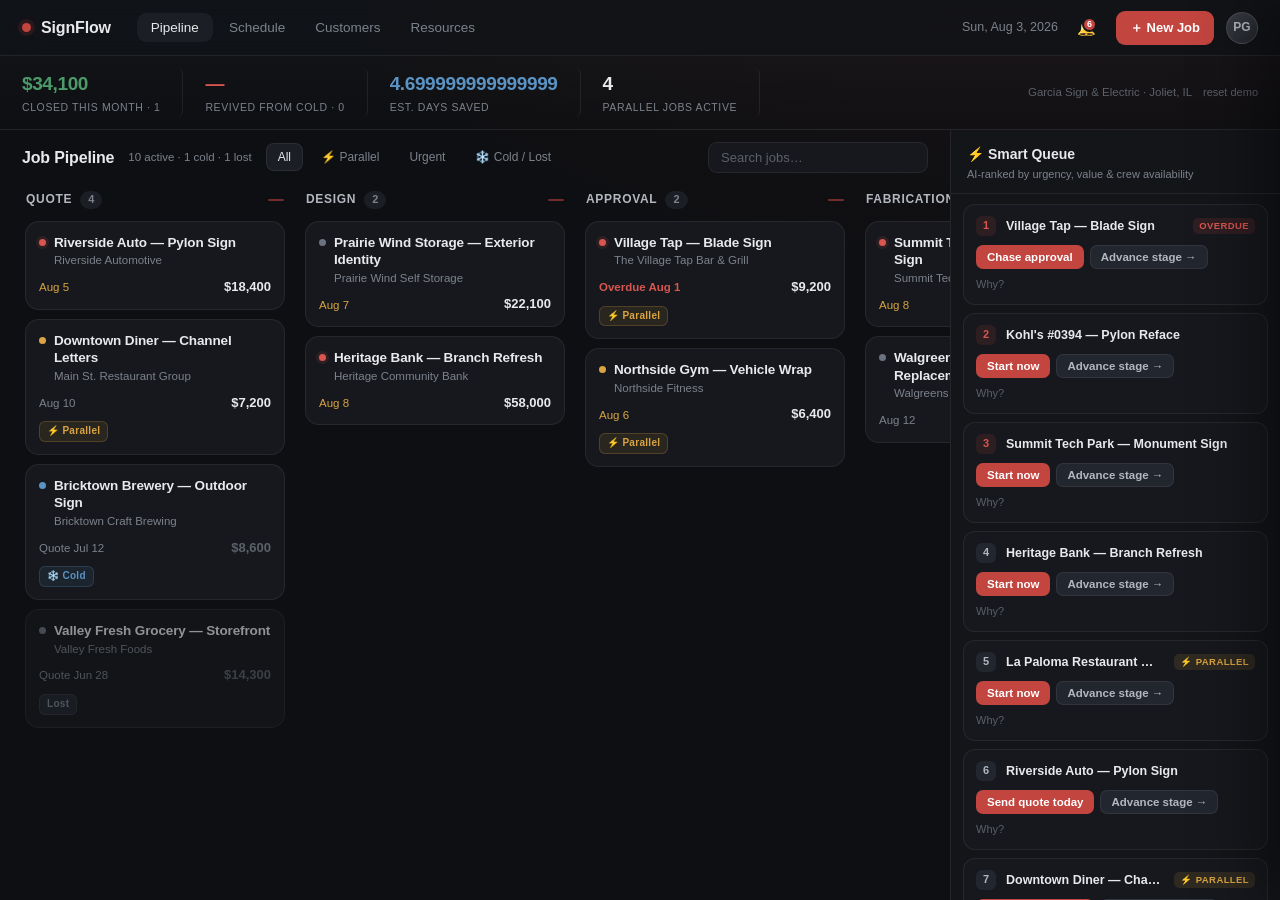
==== app.html @ 86cc0af2 "Add unified SignFlow app prototype (Features 1-6: job detail, smart queue actions, digest, resources" ====
<!DOCTYPE html>
<html lang="en">
<head>
<meta charset="UTF-8" />
<meta name="viewport" content="width=device-width, initial-scale=1.0" />
<title>SignFlow — Garcia Sign &amp; Electric</title>
<style>
/* ══════════════════════════════════════════════════════════════
   SignFlow — unified prototype
   Apple-inspired dark design system · muted Garcia red
   State-driven · localStorage persistence
   ══════════════════════════════════════════════════════════════ */
:root{
  --bg:#0e0f12;
  --bg-elev:#131519;
  --surface:#16181d;
  --surface-2:#1b1e24;
  --surface-3:#22262e;
  --border:rgba(255,255,255,0.07);
  --border-strong:rgba(255,255,255,0.12);
  --text:#e8e9ec;
  --text-2:#b3b7bf;
  --text-dim:#7c828c;
  --text-faint:#5b6069;
  --accent:#c2453f;            /* muted Garcia red */
  --accent-hi:#d8564f;
  --accent-soft:rgba(194,69,63,0.14);
  --accent-line:rgba(194,69,63,0.35);
  /* quiet status hues */
  --urgent:#d8564f;
  --high:#d9a441;
  --normal:#6b7280;
  --ok:#4c9a6a;
  --info:#5a93c4;
  --cold:#5a93c4;
  --lost:#6b7280;
  --radius:14px;
  --radius-sm:10px;
  --shadow:0 1px 0 rgba(255,255,255,0.03) inset, 0 8px 24px rgba(0,0,0,0.28);
  --font:-apple-system,BlinkMacSystemFont,"SF Pro Text","SF Pro Display","Segoe UI",Roboto,Helvetica,Arial,sans-serif;
}
*{box-sizing:border-box;margin:0;padding:0}
html,body{height:100%}
body{
  font-family:var(--font);
  background:
    radial-gradient(1200px 600px at 78% -10%, rgba(194,69,63,0.06), transparent 60%),
    var(--bg);
  color:var(--text);
  -webkit-font-smoothing:antialiased;
  font-size:14px;
  line-height:1.45;
  overflow:hidden;
}
button{font-family:inherit;cursor:pointer;color:inherit;background:none;border:none}
input,select,textarea{font-family:inherit}
::selection{background:var(--accent-soft)}
::-webkit-scrollbar{width:10px;height:10px}
::-webkit-scrollbar-thumb{background:rgba(255,255,255,0.08);border-radius:6px;border:2px solid transparent;background-clip:padding-box}
::-webkit-scrollbar-thumb:hover{background:rgba(255,255,255,0.16);background-clip:padding-box}

/* ── APP FRAME ─────────────────────────────────────────────── */
.app{display:flex;flex-direction:column;height:100vh}

/* ── TOP BAR ───────────────────────────────────────────────── */
.topbar{
  display:flex;align-items:center;gap:20px;
  height:56px;padding:0 22px;flex-shrink:0;
  background:rgba(19,21,25,0.72);
  backdrop-filter:saturate(140%) blur(20px);
  border-bottom:1px solid var(--border);
}
.brand{display:flex;align-items:center;gap:10px;font-weight:650;font-size:16px;letter-spacing:-0.01em}
.brand .dot{width:9px;height:9px;border-radius:50%;background:var(--accent);box-shadow:0 0 0 4px var(--accent-soft)}
.tabs{display:flex;gap:2px;margin-left:6px}
.tab{
  padding:7px 14px;border-radius:9px;font-size:13.5px;color:var(--text-dim);
  font-weight:500;transition:background .15s,color .15s;white-space:nowrap;
}
.tab:hover{color:var(--text-2);background:rgba(255,255,255,0.04)}
.tab.active{color:var(--text);background:var(--surface-2)}
.topbar-right{margin-left:auto;display:flex;align-items:center;gap:12px}
.datechip{font-size:12.5px;color:var(--text-dim)}
.iconbtn{
  position:relative;width:34px;height:34px;border-radius:9px;display:grid;place-items:center;
  color:var(--text-2);font-size:15px;transition:background .15s;
}
.iconbtn:hover{background:rgba(255,255,255,0.06)}
.bell-dot{position:absolute;top:6px;right:7px;min-width:15px;height:15px;padding:0 3px;border-radius:8px;background:var(--accent);color:#fff;font-size:9px;font-weight:700;display:grid;place-items:center;border:2px solid var(--bg-elev)}
.btn-primary{
  background:var(--accent);color:#fff;font-weight:600;font-size:13px;
  padding:8px 14px;border-radius:9px;transition:background .15s,transform .05s;
}
.btn-primary:hover{background:var(--accent-hi)}
.btn-primary:active{transform:translateY(1px)}
.avatar{width:32px;height:32px;border-radius:50%;background:linear-gradient(135deg,#3a3d44,#22252b);display:grid;place-items:center;font-size:12px;font-weight:700;color:var(--text-2);border:1px solid var(--border-strong)}

/* ── VIEW CONTAINER ────────────────────────────────────────── */
.view{flex:1;min-height:0;display:none;flex-direction:column}
.view.active{display:flex}

/* ── IMPACT STRIP (Feature 5) ──────────────────────────────── */
.impact{
  display:flex;align-items:stretch;gap:0;flex-shrink:0;
  padding:12px 22px;border-bottom:1px solid var(--border);
  background:linear-gradient(180deg,rgba(255,255,255,0.015),transparent);
}
.impact-item{display:flex;flex-direction:column;gap:2px;padding:2px 22px 2px 0;margin-right:22px;border-right:1px solid var(--border);cursor:pointer;border-radius:6px;transition:background .15s}
.impact-item:hover{background:rgba(255,255,255,0.03)}
.impact-item:last-of-type{border-right:none}
.impact-val{font-size:19px;font-weight:700;letter-spacing:-0.02em;font-variant-numeric:tabular-nums}
.impact-val.green{color:var(--ok)}
.impact-val.red{color:var(--accent-hi)}
.impact-val.blue{color:var(--info)}
.impact-label{font-size:10.5px;text-transform:uppercase;letter-spacing:0.6px;color:var(--text-dim)}
.impact-meta{margin-left:auto;align-self:center;font-size:11.5px;color:var(--text-faint)}

/* ── PIPELINE LAYOUT ───────────────────────────────────────── */
.pipe-body{flex:1;min-height:0;display:flex}
.board-area{flex:1;min-width:0;display:flex;flex-direction:column}
.subbar{display:flex;align-items:center;gap:14px;padding:12px 22px 10px;flex-shrink:0}
.subbar h2{font-size:16px;font-weight:650;letter-spacing:-0.01em}
.count-pill{font-size:11.5px;color:var(--text-dim)}
.search{
  margin-left:auto;background:var(--surface);border:1px solid var(--border);border-radius:9px;
  padding:7px 12px;font-size:13px;color:var(--text);width:220px;transition:border .15s,width .2s;
}
.search::placeholder{color:var(--text-faint)}
.search:focus{outline:none;border-color:var(--accent-line);width:260px}
.filters{display:flex;gap:6px}
.fpill{font-size:12px;color:var(--text-dim);padding:6px 11px;border-radius:8px;border:1px solid transparent;transition:all .15s}
.fpill:hover{background:rgba(255,255,255,0.04);color:var(--text-2)}
.fpill.active{background:var(--surface-2);color:var(--text);border-color:var(--border)}

.board-scroll{flex:1;min-height:0;overflow-x:auto;overflow-y:hidden;padding:2px 22px 16px}
.board{display:flex;gap:14px;height:100%;min-width:min-content}
.col{width:266px;flex-shrink:0;display:flex;flex-direction:column;min-height:0}
.col-head{display:flex;align-items:center;gap:8px;padding:6px 4px 10px;position:sticky;top:0}
.col-title{font-size:12px;font-weight:650;text-transform:uppercase;letter-spacing:0.7px;color:var(--text-2)}
.col-badge{font-size:11px;color:var(--text-dim);background:var(--surface-2);border-radius:20px;padding:1px 8px;font-weight:600}
.col-accent{width:16px;height:2px;border-radius:2px;background:var(--accent);opacity:.55;margin-left:auto}
.col-list{display:flex;flex-direction:column;gap:9px;overflow-y:auto;padding:2px 3px 40px;flex:1}

/* ── JOB CARD ──────────────────────────────────────────────── */
.card{
  position:relative;background:var(--surface);border:1px solid var(--border);
  border-radius:var(--radius);padding:12px 13px;cursor:pointer;
  transition:border-color .15s,background .15s,transform .05s;
}
.card:hover{border-color:var(--border-strong);background:var(--surface-2)}
.card:active{transform:translateY(1px)}
.card.dim{opacity:.6}
.card-top{display:flex;align-items:flex-start;gap:8px;margin-bottom:6px}
.sdot{width:7px;height:7px;border-radius:50%;flex-shrink:0;margin-top:5px}
.sdot.urgent{background:var(--urgent);box-shadow:0 0 0 3px rgba(216,86,79,0.12)}
.sdot.high{background:var(--high)}
.sdot.normal{background:var(--normal)}
.sdot.cold{background:var(--cold)}
.sdot.lost{background:var(--lost)}
.sdot.done{background:var(--ok)}
.card-name{font-size:13.5px;font-weight:600;line-height:1.3;letter-spacing:-0.01em}
.card-client{font-size:11.5px;color:var(--text-dim);margin-top:1px}
.card-meta{display:flex;align-items:center;justify-content:space-between;margin-top:9px}
.card-due{font-size:11.5px;color:var(--text-dim)}
.card-due.soon{color:var(--high)}
.card-due.overdue{color:var(--accent-hi);font-weight:600}
.card-val{font-size:13px;font-weight:650;font-variant-numeric:tabular-nums}
.card-val.muted{color:var(--text-faint);font-weight:600}
.tagrow{display:flex;gap:6px;margin-top:9px;flex-wrap:wrap}
.tag{font-size:10px;font-weight:600;letter-spacing:0.3px;padding:2px 7px;border-radius:6px;color:var(--text-2);background:var(--surface-3);border:1px solid var(--border)}
.tag.parallel{color:var(--high);background:rgba(217,164,65,0.10);border-color:rgba(217,164,65,0.22)}
.tag.cold{color:var(--cold);background:rgba(90,147,196,0.10);border-color:rgba(90,147,196,0.22)}
.tag.lost{color:var(--text-dim)}
.tag.revived{color:var(--ok);background:rgba(76,154,106,0.12);border-color:rgba(76,154,106,0.25)}

/* ── SMART QUEUE (Feature 2) ───────────────────────────────── */
.queue{width:330px;flex-shrink:0;border-left:1px solid var(--border);display:flex;flex-direction:column;background:var(--bg-elev)}
.queue-head{padding:14px 16px 10px;border-bottom:1px solid var(--border)}
.queue-title{display:flex;align-items:center;gap:8px;font-size:14px;font-weight:650}
.queue-sub{font-size:11px;color:var(--text-dim);margin-top:3px}
.queue-list{flex:1;overflow-y:auto;padding:10px 12px 30px;display:flex;flex-direction:column;gap:8px}
.qi{background:var(--surface);border:1px solid var(--border);border-radius:12px;padding:11px 12px;transition:border-color .15s}
.qi:hover{border-color:var(--border-strong)}
.qi-top{display:flex;align-items:center;gap:10px}
.qi-rank{width:20px;height:20px;border-radius:6px;background:var(--surface-3);display:grid;place-items:center;font-size:11px;font-weight:700;color:var(--text-2);flex-shrink:0}
.qi-rank.hot{background:var(--accent-soft);color:var(--accent-hi)}
.qi-name{flex:1;min-width:0;font-size:12.5px;font-weight:600;white-space:nowrap;overflow:hidden;text-overflow:ellipsis}
.qi-flag{font-size:9.5px;font-weight:700;letter-spacing:0.4px;padding:1px 6px;border-radius:5px}
.qi-flag.parallel{color:var(--high);background:rgba(217,164,65,0.12)}
.qi-flag.cold{color:var(--cold);background:rgba(90,147,196,0.12)}
.qi-flag.block{color:var(--accent-hi);background:var(--accent-soft)}
.qi-actions{display:flex;gap:6px;margin-top:9px;flex-wrap:wrap}
.qa{font-size:11.5px;font-weight:600;padding:5px 10px;border-radius:7px;background:var(--surface-3);color:var(--text-2);border:1px solid var(--border);transition:all .12s}
.qa:hover{background:var(--accent-soft);color:var(--accent-hi);border-color:var(--accent-line)}
.qa.primary{background:var(--accent);color:#fff;border-color:transparent}
.qa.primary:hover{background:var(--accent-hi)}
.qi-why{margin-top:8px;font-size:11px;color:var(--text-dim)}
.qi-why summary{cursor:pointer;color:var(--text-faint);list-style:none;user-select:none}
.qi-why summary::-webkit-details-marker{display:none}
.qi-why summary:hover{color:var(--text-2)}
.qi-why[open] summary{color:var(--text-2);margin-bottom:5px}
.qi-why p{color:var(--text-dim);line-height:1.5;padding-left:2px;border-left:2px solid var(--accent-line);padding:4px 0 4px 9px}

/* ── DETAIL PANEL (Feature 1) ──────────────────────────────── */
.scrim{position:fixed;inset:0;background:rgba(0,0,0,0.5);opacity:0;pointer-events:none;transition:opacity .2s;z-index:40}
.scrim.show{opacity:1;pointer-events:auto}
.panel{
  position:fixed;top:0;right:0;height:100vh;width:440px;max-width:92vw;z-index:50;
  background:var(--bg-elev);border-left:1px solid var(--border-strong);
  box-shadow:-24px 0 60px rgba(0,0,0,0.4);
  transform:translateX(100%);transition:transform .26s cubic-bezier(.4,0,.2,1);
  display:flex;flex-direction:column;
}
.panel.show{transform:translateX(0)}
.panel-head{padding:18px 20px 14px;border-bottom:1px solid var(--border);flex-shrink:0}
.panel-close{position:absolute;top:16px;right:16px;width:30px;height:30px;border-radius:8px;color:var(--text-dim);display:grid;place-items:center;font-size:16px}
.panel-close:hover{background:rgba(255,255,255,0.06);color:var(--text)}
.panel-title{font-size:17px;font-weight:650;letter-spacing:-0.01em;padding-right:34px;line-height:1.3}
.panel-client{font-size:12.5px;color:var(--text-dim);margin-top:3px}
.panel-body{flex:1;overflow-y:auto;padding:16px 20px 40px}
.pfield{margin-bottom:16px}
.pfield label{display:block;font-size:11px;text-transform:uppercase;letter-spacing:0.6px;color:var(--text-dim);margin-bottom:6px}
.pinput,.pselect{width:100%;background:var(--surface);border:1px solid var(--border);border-radius:9px;padding:9px 11px;font-size:13.5px;color:var(--text)}
.pinput:focus,.pselect:focus{outline:none;border-color:var(--accent-line)}
.prow{display:flex;gap:12px}
.prow .pfield{flex:1}
.quick-actions{display:flex;gap:8px;flex-wrap:wrap;margin-bottom:18px}
.qbtn{font-size:12px;font-weight:600;padding:7px 12px;border-radius:8px;background:var(--surface-2);border:1px solid var(--border);color:var(--text-2);transition:all .12s}
.qbtn:hover{background:var(--accent-soft);color:var(--accent-hi);border-color:var(--accent-line)}
.section-label{font-size:11px;text-transform:uppercase;letter-spacing:0.6px;color:var(--text-dim);margin:20px 0 10px;font-weight:600}
.steps{display:flex;flex-direction:column;gap:2px;margin-bottom:6px}
.step{display:flex;align-items:center;gap:9px;padding:7px 4px;font-size:13px;color:var(--text-2);border-radius:7px;cursor:pointer}
.step:hover{background:rgba(255,255,255,0.03)}
.step input{width:16px;height:16px;accent-color:var(--accent)}
.step.done span{color:var(--text-faint);text-decoration:line-through}
.note-add{display:flex;gap:8px;margin-bottom:14px}
.note-add input{flex:1}
/* activity feed */
.feed{display:flex;flex-direction:column;gap:0;position:relative;padding-left:6px}
.fitem{display:flex;gap:11px;padding:8px 0;position:relative}
.fitem::before{content:"";position:absolute;left:4px;top:16px;bottom:-8px;width:1px;background:var(--border)}
.fitem:last-child::before{display:none}
.fdot{width:9px;height:9px;border-radius:50%;background:var(--surface-3);border:2px solid var(--bg-elev);box-shadow:0 0 0 1px var(--border);flex-shrink:0;margin-top:4px;z-index:1}
.fdot.stage{background:var(--accent)}
.fdot.note{background:var(--info)}
.fdot.action{background:var(--high)}
.fdot.impact{background:var(--ok)}
.ftext{flex:1;font-size:12.5px;color:var(--text-2);line-height:1.4}
.fmeta{font-size:10.5px;color:var(--text-faint);margin-top:2px}

/* ── GENERIC TABLE / LIST VIEWS ────────────────────────────── */
.pad{padding:16px 22px 40px;overflow-y:auto;flex:1}
.grid-head{display:flex;align-items:center;margin-bottom:14px;gap:12px}
.grid-head h2{font-size:17px;font-weight:650;letter-spacing:-0.01em}
.sub{font-size:12.5px;color:var(--text-dim)}
.tablewrap{border:1px solid var(--border);border-radius:var(--radius);overflow:hidden;background:var(--surface)}
table{width:100%;border-collapse:collapse}
th{font-size:10.5px;text-transform:uppercase;letter-spacing:0.6px;color:var(--text-dim);text-align:left;padding:11px 14px;background:var(--surface-2);font-weight:600;border-bottom:1px solid var(--border)}
td{padding:11px 14px;font-size:13px;border-bottom:1px solid var(--border);color:var(--text-2)}
tr:last-child td{border-bottom:none}
tr.clk{cursor:pointer}
tr.clk:hover td{background:var(--surface-2)}
.mini-dot{display:inline-block;width:7px;height:7px;border-radius:50%;margin-right:7px;vertical-align:middle}
.chip{font-size:11px;font-weight:600;padding:2px 8px;border-radius:6px;background:var(--surface-3);color:var(--text-2)}
.chip.active{color:var(--ok);background:rgba(76,154,106,0.12)}
.chip.followup{color:var(--high);background:rgba(217,164,65,0.12)}
.chip.cold{color:var(--cold);background:rgba(90,147,196,0.12)}
.chip.lost{color:var(--text-dim)}
.contact-btns{display:flex;gap:6px}
.cbtn{width:28px;height:28px;border-radius:7px;background:var(--surface-2);border:1px solid var(--border);display:grid;place-items:center;font-size:13px;transition:all .12s}
.cbtn:hover{background:var(--accent-soft);border-color:var(--accent-line)}

/* resources */
.res-grid{display:grid;grid-template-columns:repeat(auto-fill,minmax(300px,1fr));gap:14px;margin-bottom:26px}
.res-card{background:var(--surface);border:1px solid var(--border);border-radius:var(--radius);padding:15px}
.res-top{display:flex;align-items:center;gap:11px;margin-bottom:12px}
.res-av{width:38px;height:38px;border-radius:10px;display:grid;place-items:center;font-size:13px;font-weight:700;color:#fff}
.res-name{font-size:14px;font-weight:600}
.res-role{font-size:11.5px;color:var(--text-dim)}
.res-util{margin-left:auto;font-size:11px;font-weight:700;padding:3px 9px;border-radius:7px}
.util-free{color:var(--ok);background:rgba(76,154,106,0.12)}
.util-partial{color:var(--high);background:rgba(217,164,65,0.12)}
.util-busy{color:var(--accent-hi);background:var(--accent-soft)}
.avail-row{display:flex;gap:5px;margin-top:4px}
.day{flex:1;text-align:center;font-size:10px;color:var(--text-dim);padding:6px 0;border-radius:7px;background:var(--surface-2);cursor:pointer;border:1px solid transparent;transition:all .12s;user-select:none}
.day .dname{display:block;font-size:9px;color:var(--text-faint);margin-bottom:2px}
.day.free{background:rgba(76,154,106,0.10);color:var(--ok);border-color:rgba(76,154,106,0.2)}
.day.partial{background:rgba(217,164,65,0.10);color:var(--high);border-color:rgba(217,164,65,0.2)}
.day.busy{background:var(--accent-soft);color:var(--accent-hi);border-color:var(--accent-line)}
.hint{font-size:11.5px;color:var(--text-faint);margin-top:8px}

/* schedule */
.sched{display:flex;flex-direction:column;gap:10px}
.sched-row{display:flex;gap:10px;align-items:stretch}
.sched-crew{width:150px;flex-shrink:0;display:flex;align-items:center;gap:9px;padding:10px 12px;background:var(--surface);border:1px solid var(--border);border-radius:10px}
.sched-days{flex:1;display:grid;grid-template-columns:repeat(7,1fr);gap:6px}
.sched-cell{background:var(--surface);border:1px solid var(--border);border-radius:9px;min-height:56px;padding:6px;font-size:10.5px;color:var(--text-dim);position:relative}
.sched-cell .ev{background:var(--accent-soft);border:1px solid var(--accent-line);color:var(--text);border-radius:6px;padding:3px 5px;font-size:10px;font-weight:600;margin-top:2px;line-height:1.25}
.sched-head{display:grid;grid-template-columns:150px 1fr;gap:10px;margin-bottom:2px}
.sched-daylabels{display:grid;grid-template-columns:repeat(7,1fr);gap:6px}
.sched-daylabels div{text-align:center;font-size:10px;text-transform:uppercase;letter-spacing:.5px;color:var(--text-faint);padding-left:150px}

/* ── DIGEST / NOTIF PANEL (Feature 3) ──────────────────────── */
.digest{position:fixed;top:56px;right:14px;width:400px;max-width:92vw;z-index:60;
  background:var(--bg-elev);border:1px solid var(--border-strong);border-radius:14px;
  box-shadow:var(--shadow);transform:translateY(-8px) scale(.98);opacity:0;pointer-events:none;
  transition:all .18s;overflow:hidden}
.digest.show{transform:none;opacity:1;pointer-events:auto}
.digest-head{padding:14px 16px;border-bottom:1px solid var(--border);display:flex;align-items:center;gap:8px}
.digest-head strong{font-size:14px}
.digest-head .when{margin-left:auto;font-size:11px;color:var(--text-faint)}
.digest-body{max-height:60vh;overflow-y:auto;padding:6px 0}
.nrow{display:flex;gap:11px;padding:10px 16px;border-bottom:1px solid var(--border)}
.nrow:last-child{border-bottom:none}
.nrow .ni{width:8px;height:8px;border-radius:50%;margin-top:5px;flex-shrink:0}
.ni.red{background:var(--urgent)}.ni.amber{background:var(--high)}.ni.blue{background:var(--cold)}.ni.green{background:var(--ok)}
.nrow .nt{flex:1;font-size:12.5px;color:var(--text-2);line-height:1.4}
.nrow .nt b{color:var(--text)}
.digest-foot{padding:12px 16px;border-top:1px solid var(--border);display:flex;gap:8px}
.digest-foot .btn-primary{flex:1;text-align:center}
.digest-foot .qbtn{flex:1;text-align:center}

/* toast */
.toast{position:fixed;bottom:22px;left:50%;transform:translateX(-50%) translateY(20px);z-index:80;
  background:var(--surface-3);border:1px solid var(--border-strong);color:var(--text);
  padding:10px 16px;border-radius:11px;font-size:13px;box-shadow:var(--shadow);
  opacity:0;pointer-events:none;transition:all .2s;display:flex;align-items:center;gap:9px}
.toast.show{opacity:1;transform:translateX(-50%) translateY(0)}
.toast .tk{width:7px;height:7px;border-radius:50%;background:var(--ok)}

.empty{padding:40px;text-align:center;color:var(--text-faint);font-size:13px}
.reset-link{font-size:11px;color:var(--text-faint);margin-left:8px}
.reset-link:hover{color:var(--accent-hi);text-decoration:underline}
</style>
</head>
<body>
<div class="app">
  <!-- TOP BAR -->
  <div class="topbar">
    <div class="brand"><span class="dot"></span>SignFlow</div>
    <div class="tabs" id="tabs">
      <button class="tab active" data-view="pipeline">Pipeline</button>
      <button class="tab" data-view="schedule">Schedule</button>
      <button class="tab" data-view="customers">Customers</button>
      <button class="tab" data-view="resources">Resources</button>
    </div>
    <div class="topbar-right">
      <div class="datechip" id="datechip"></div>
      <button class="iconbtn" id="bell" title="Notifications &amp; daily digest">🔔<span class="bell-dot" id="bellDot">0</span></button>
      <button class="btn-primary" id="newJob">＋ New Job</button>
      <div class="avatar">PG</div>
    </div>
  </div>

  <!-- PIPELINE VIEW -->
  <div class="view active" id="view-pipeline">
    <div class="impact" id="impactStrip"></div>
    <div class="pipe-body">
      <div class="board-area">
        <div class="subbar">
          <h2>Job Pipeline</h2>
          <span class="count-pill" id="countPill"></span>
          <div class="filters" id="filters">
            <button class="fpill active" data-filter="all">All</button>
            <button class="fpill" data-filter="parallel">⚡ Parallel</button>
            <button class="fpill" data-filter="urgent">Urgent</button>
            <button class="fpill" data-filter="cold">❄️ Cold / Lost</button>
          </div>
          <input class="search" id="search" placeholder="Search jobs…" />
        </div>
        <div class="board-scroll">
          <div class="board" id="board"></div>
        </div>
      </div>
      <!-- SMART QUEUE -->
      <div class="queue">
        <div class="queue-head">
          <div class="queue-title">⚡ Smart Queue</div>
          <div class="queue-sub">AI-ranked by urgency, value &amp; crew availability</div>
        </div>
        <div class="queue-list" id="queueList"></div>
      </div>
    </div>
  </div>

  <!-- SCHEDULE VIEW -->
  <div class="view" id="view-schedule">
    <div class="pad">
      <div class="grid-head"><h2>Schedule</h2><span class="sub">Install &amp; field work · week of Aug 3</span></div>
      <div class="sched-daylabels"><div>Sun</div><div>Mon</div><div>Tue</div><div>Wed</div><div>Thu</div><div>Fri</div><div>Sat</div></div>
      <div class="sched" id="sched"></div>
    </div>
  </div>

  <!-- CUSTOMERS VIEW -->
  <div class="view" id="view-customers">
    <div class="pad">
      <div class="grid-head"><h2>Customers</h2><span class="sub" id="custSub"></span></div>
      <div class="tablewrap">
        <table>
          <thead><tr><th>Customer</th><th>Latest Job</th><th>Value</th><th>Status</th><th>Last Contact</th><th>Reach out</th></tr></thead>
          <tbody id="custBody"></tbody>
        </table>
      </div>
    </div>
  </div>

  <!-- RESOURCES VIEW -->
  <div class="view" id="view-resources">
    <div class="pad">
      <div class="grid-head"><h2>Resources</h2><span class="sub">Manual availability · click a day to cycle free → partial → busy · feeds Smart Queue</span></div>
      <div class="section-label">Crew</div>
      <div class="res-grid" id="crewGrid"></div>
      <div class="section-label">Vendors</div>
      <div class="res-grid" id="vendorGrid"></div>
    </div>
  </div>
</div>

<!-- DETAIL PANEL -->
<div class="scrim" id="scrim"></div>
<div class="panel" id="panel"><div id="panelInner"></div></div>

<!-- DIGEST -->
<div class="digest" id="digest"></div>

<!-- TOAST -->
<div class="toast" id="toast"><span class="tk"></span><span id="toastMsg"></span></div>

<script>
/* ══════════════════════════════════════════════════════════════
   SignFlow prototype — state, model, features 1–5
   Data shape mirrors the future Supabase schema so we can lift it
   directly: jobs / customers / crews / vendors / activity[].
   ══════════════════════════════════════════════════════════════ */
const LS_KEY = 'signflow_state_v2';
const ACTOR  = 'Peter G.';
const TODAY  = new Date('2026-08-03T08:00:00'); // demo "now" anchor
const STAGES = ['quote','design','approval','fabrication','install','complete'];
const STAGE_LABEL = {quote:'Quote',design:'Design',approval:'Approval',fabrication:'Fabrication',install:'Install',complete:'Complete'};

/* ── SEED ──────────────────────────────────────────────────── */
function seed(){
  const j = (o)=>Object.assign({parallel:false,status:'active',notes:[],activity:[]},o);
  const jobs = [
    j({id:'j1', name:'Riverside Auto — Pylon Sign', client:'Riverside Automotive', stage:'quote', priority:'urgent', value:18400, due:'Aug 5', notified:'Aug 1',
       steps:[['Send finalized quote PDF',false],['Confirm site measurement date',false]], why:'Urgent Aug 5 deadline. Quote must go out today — this client typically approves within 24h once the quote lands.'}),
    j({id:'j2', name:'Downtown Diner — Channel Letters', client:'Main St. Restaurant Group', stage:'quote', priority:'high', value:7200, due:'Aug 10', notified:'Aug 2', parallel:true,
       steps:[['Add illumination option to quote',false],['Email quote by EOD Aug 4',false]], why:'High-value quote with an illumination upsell. Runs parallel — no shop resource contention.'}),
    j({id:'j3', name:'Bricktown Brewery — Outdoor Sign', client:'Bricktown Craft Brewing', stage:'quote', status:'cold', priority:'normal', value:8600, due:'Quote Jul 12', notified:'22 days ago',
       steps:[['Follow-up call / text today',false],['Re-send quote with expiry note',false]], why:'Quote gone cold at 22 days. A quick follow-up today could revive an $8.6k job before it is fully lost — low effort, high upside.'}),
    j({id:'j4', name:'Valley Fresh Grocery — Storefront', client:'Valley Fresh Foods', stage:'quote', status:'lost', priority:'normal', value:14300, due:'Quote Jun 28', notified:'Jul 30',
       steps:[['Send thank-you + stay-in-touch note',false],['Add to 6-month follow-up list',false]], why:'Lost to another vendor Jul 30. Keep warm for a 6-month re-approach.'}),
    j({id:'j5', name:'Prairie Wind Storage — Exterior Identity', client:'Prairie Wind Self Storage', stage:'design', priority:'normal', value:22100, due:'Aug 7', notified:'Jul 31',
       steps:[['Initial concept sketches',true],['Send artwork proof for review',false]], why:'Design phase, Aug 7 due. Schedule the client artwork review early this week — design can flex a day.'}),
    j({id:'j6', name:'Heritage Bank — Branch Refresh', client:'Heritage Community Bank', stage:'design', priority:'urgent', value:58000, due:'Aug 8', notified:'Aug 1',
       steps:[['Brand standards confirmed',true],['Submit design for client review',false]], why:'Largest active job ($58k). Fab lead time is 8 days — starting now hits Aug 8. Any slip risks a costly change order.'}),
    j({id:'j7', name:'Village Tap — Blade Sign', client:'The Village Tap Bar & Grill', stage:'approval', priority:'urgent', value:9200, due:'Overdue Aug 1', notified:'Jul 30', parallel:true,
       steps:[['Call client — approval is overdue',false],['Get signed approval form',false]], why:'Client approval pending since Jul 30 — follow-up critical today. Blade fab has a 5-day lead; a 1-day slip risks the install window.'}),
    j({id:'j8', name:'Northside Gym — Vehicle Wrap', client:'Northside Fitness', stage:'approval', priority:'high', value:6400, due:'Aug 6', notified:'Aug 2', parallel:true,
       steps:[['Proof sent to client',true],['Confirm approval & start print',false]], why:'Wrap production runs overnight on the wide-format printer — does not touch the fab shop, so it overlaps any design-stage job cleanly.'}),
    j({id:'j9', name:'Summit Tech Park — Monument Sign', client:'Summit Tech Park LLC', stage:'fabrication', priority:'urgent', value:41000, due:'Aug 8', notified:'Aug 1',
       steps:[['Steel frame welded',true],['LED module installation',false]], why:'Fabrication mid-run, Aug 8 deadline. Install crew is Tue–Wed only — slot must be confirmed today or client reschedules to late August.'}),
    j({id:'j10', name:'Walgreens #4712 — Façade Replacement', client:'Walgreens (National)', stage:'fabrication', priority:'normal', value:24800, due:'Aug 12', notified:'Jul 29',
       steps:[['Confirm material delivery Aug 9',false],['Schedule substrate cutting',false]], why:'Standard lead time — no crisis, but material delivery confirmation is needed by Aug 9.'}),
    j({id:'j11', name:"Kohl's #0394 — Pylon Reface", client:"Kohl's Corporation", stage:'install', priority:'urgent', value:19500, due:'Install Aug 4', notified:'Aug 2',
       steps:[['Lift scheduled & staged',true],['Dispatch crew 6:30 AM Aug 4',false]], why:'Install crew staged for Aug 4 — must go first. Any slip pushes to Aug 6 and conflicts with La Paloma. National account with zero flex.'}),
    j({id:'j12', name:'La Paloma Restaurant — Exterior', client:'La Paloma Group', stage:'install', priority:'high', value:11200, due:'Install Aug 5', notified:'Aug 1', parallel:true,
       steps:[['Permit approved',true],['Confirm crew dispatch Aug 5',false]], why:'Install Aug 5 via the second crew — runs cleanly parallel with Kohl\'s. Permit approved, materials staged. Just needs crew dispatch confirmed.'}),
    j({id:'j13', name:'Speedway #1188 — LED Retrofit', client:'Speedway LLC', stage:'complete', status:'done', priority:'normal', value:34100, due:'Closed Jul 30', notified:'Jul 30',
       steps:[['Invoice sent',true],['Final photos delivered',true]], why:'Closed and synced to QuickBooks Jul 30.'}),
  ];
  jobs.forEach(job=>{
    job.notes = [];
    job.activity = [{t:'created', text:'Job created', actor:ACTOR, ts:'Jul 28 · 9:12 AM'},
                    {t:'stage', text:'Entered '+STAGE_LABEL[job.stage], actor:ACTOR, ts:job.notified+' · 2:00 PM'}];
  });
  const crews = [
    {id:'c1', name:'Mike Reyes', role:'Lead Installer', color:'#3b6ea5', avail:['busy','busy','busy','partial','free','free','free']},
    {id:'c2', name:'Dave Kowalski', role:'Electrician / Installer', color:'#b41e1e', avail:['free','busy','busy','busy','partial','free','free']},
    {id:'c3', name:'Sarah Mitchell', role:'Project Manager', color:'#795548', avail:['free','partial','partial','free','free','partial','busy']},
    {id:'c4', name:'Install Crew A', role:'3-Person Field Team', color:'#2e7d32', avail:['free','free','partial','partial','free','busy','free']},
  ];
  const vendors = [
    {id:'v1', name:'Midwest Steel Fab', role:'Structural fabrication', color:'#546e7a', avail:['busy','busy','partial','free','free','free','busy']},
    {id:'v2', name:'Precision Wide-Format', role:'Wraps & large print', color:'#6a4c93', avail:['free','free','free','partial','free','free','free']},
    {id:'v3', name:'Joliet Permits Office', role:'Permit turnaround', color:'#00695c', avail:['busy','free','free','free','free','busy','busy']},
  ];
  return {jobs, crews, vendors, v:2};
}

/* ── STATE ─────────────────────────────────────────────────── */
let S;
function load(){
  try{ const raw = localStorage.getItem(LS_KEY); if(raw){ S = JSON.parse(raw); if(S.v===2) return; } }catch(e){}
  S = seed(); save();
}
function save(){ try{ localStorage.setItem(LS_KEY, JSON.stringify(S)); }catch(e){} }
function resetAll(){ localStorage.removeItem(LS_KEY); S = seed(); save(); renderAll(); toast('Demo data reset'); }
const money = n => '$'+n.toLocaleString('en-US');
const jobById = id => S.jobs.find(j=>j.id===id);
function nowStamp(){ return 'Aug 3 · '+new Date().toLocaleTimeString('en-US',{hour:'numeric',minute:'2-digit'}); }

/* ── LOGGING (Feature 1 core) ──────────────────────────────── */
function logActivity(job, type, text){
  job.activity.push({t:type, text, actor:ACTOR, ts:nowStamp()});
  save();
}

/* ── SMART QUEUE RANKING (Feature 4 feeds this) ────────────── */
function crewLoad(){ // avg availability score for today (index 1 = Mon-ish demo)
  const map={free:0,partial:1,busy:2};
  const idx = 1;
  const vals = S.crews.map(c=>map[c.avail[idx]]);
  return vals.reduce((a,b)=>a+b,0)/vals.length; // 0 free .. 2 busy
}
function anyCrewFree(){ return S.crews.some(c=>c.avail[1]==='free'); }
function rankJobs(){
  const pri={urgent:100,high:60,normal:25};
  const load = crewLoad();
  const scored = S.jobs.filter(j=>j.status!=='lost' && j.stage!=='complete').map(j=>{
    let s = pri[j.priority]||0;
    if((j.due||'').toLowerCase().includes('overdue')) s+=70;
    if(j.stage==='install') s+=40;
    if(j.stage==='fabrication') s+=25;
    if(j.status==='cold') s+=35;              // revive upside
    s += (j.value/2000);                       // value weight
    if(j.parallel && anyCrewFree()) s+=20;     // resource says we can double up
    if(j.stage==='install' && load>1.4) s-=15; // crews slammed → deprioritise new installs
    return {job:j, score:s};
  });
  scored.sort((a,b)=>b.score-a.score);
  return scored;
}

/* ── RENDER: IMPACT STRIP (Feature 5) ──────────────────────── */
function computeImpact(){
  const closed = S.jobs.filter(j=>j.status==='done');
  const revived = S.jobs.filter(j=>j.revived);
  const parallel = S.jobs.filter(j=>j.parallel && j.status==='active');
  const daysSaved = parallel.length*0.6 + revived.length*0.4;
  return {
    closedCount:closed.length,
    closedVal:closed.reduce((a,b)=>a+b.value,0),
    revivedCount:revived.length,
    revivedVal:revived.reduce((a,b)=>a+b.value,0),
    daysSaved:Math.round(daysSaved*10)/10 + 2.3,
    parallelCount:parallel.length,
  };
}
function renderImpact(){
  const m = computeImpact();
  document.getElementById('impactStrip').innerHTML = `
    <div class="impact-item" data-drill="closed">
      <div class="impact-val green">${money(m.closedVal)}</div>
      <div class="impact-label">Closed this month · ${m.closedCount}</div></div>
    <div class="impact-item" data-drill="revived">
      <div class="impact-val red">${m.revivedCount?money(m.revivedVal):'—'}</div>
      <div class="impact-label">Revived from cold · ${m.revivedCount}</div></div>
    <div class="impact-item" data-drill="none">
      <div class="impact-val blue">${m.daysSaved}</div>
      <div class="impact-label">Est. days saved</div></div>
    <div class="impact-item" data-drill="parallel">
      <div class="impact-val">${m.parallelCount}</div>
      <div class="impact-label">Parallel jobs active</div></div>
    <div class="impact-meta">Garcia Sign &amp; Electric · Joliet, IL
      <a class="reset-link" id="resetLink">reset demo</a></div>`;
  document.querySelectorAll('.impact-item').forEach(el=>{
    el.onclick=()=>{ const d=el.dataset.drill; if(d==='none'){toast('Estimated from parallel + revived jobs');return;} drill(d); };
  });
  document.getElementById('resetLink').onclick=(e)=>{e.stopPropagation();resetAll();};
}
function drill(kind){
  let list;
  if(kind==='closed') list=S.jobs.filter(j=>j.status==='done');
  else if(kind==='revived') list=S.jobs.filter(j=>j.revived);
  else if(kind==='parallel') list=S.jobs.filter(j=>j.parallel&&j.status==='active');
  if(!list||!list.length){ toast('No jobs in this group yet'); return; }
  if(list.length===1){ openJob(list[0].id); return; }
  toast(list.length+' jobs: '+list.map(j=>j.name.split(' — ')[0]).join(', '));
}

/* ── RENDER: BOARD ─────────────────────────────────────────── */
let activeFilter='all', searchTerm='';
function jobMatches(j){
  if(searchTerm && !(j.name+' '+j.client).toLowerCase().includes(searchTerm)) return false;
  if(activeFilter==='parallel') return j.parallel;
  if(activeFilter==='urgent') return j.priority==='urgent';
  if(activeFilter==='cold') return j.status==='cold'||j.status==='lost';
  return true;
}
function statusClass(j){ return j.status==='cold'?'cold':j.status==='lost'?'lost':j.status==='done'?'done':j.priority; }
function renderBoard(){
  const board=document.getElementById('board');
  board.innerHTML='';
  let shown=0;
  STAGES.forEach(stage=>{
    const jobs=S.jobs.filter(j=>j.stage===stage && jobMatches(j));
    const col=document.createElement('div');col.className='col';
    col.innerHTML=`<div class="col-head"><span class="col-title">${STAGE_LABEL[stage]}</span>
      <span class="col-badge">${jobs.length}</span><span class="col-accent"></span></div>
      <div class="col-list"></div>`;
    const list=col.querySelector('.col-list');
    jobs.forEach(j=>{
      shown++;
      const tags=[];
      if(j.parallel && j.status==='active') tags.push('<span class="tag parallel">⚡ Parallel</span>');
      if(j.status==='cold') tags.push('<span class="tag cold">❄️ Cold</span>');
      if(j.status==='lost') tags.push('<span class="tag lost">Lost</span>');
      if(j.revived) tags.push('<span class="tag revived">Revived</span>');
      const dueCls=(j.due||'').toLowerCase().includes('overdue')?'overdue':(j.due||'').match(/Aug [4-8]\b/)?'soon':'';
      const card=document.createElement('div');
      card.className='card'+((j.status==='lost'||j.status==='done')?' dim':'');
      card.innerHTML=`
        <div class="card-top"><span class="sdot ${statusClass(j)}"></span>
          <div><div class="card-name">${j.name}</div><div class="card-client">${j.client}</div></div></div>
        <div class="card-meta"><span class="card-due ${dueCls}">${j.due}</span>
          <span class="card-val ${j.status==='lost'||j.status==='cold'?'muted':''}">${money(j.value)}</span></div>
        ${tags.length?`<div class="tagrow">${tags.join('')}</div>`:''}`;
      card.onclick=()=>openJob(j.id);
      list.appendChild(card);
    });
    board.appendChild(col);
  });
  const active=S.jobs.filter(j=>j.status==='active').length;
  const cold=S.jobs.filter(j=>j.status==='cold').length;
  const lost=S.jobs.filter(j=>j.status==='lost').length;
  document.getElementById('countPill').textContent=`${active} active · ${cold} cold · ${lost} lost`;
}

/* ── RENDER: SMART QUEUE (Feature 2) ───────────────────────── */
function actionsFor(j){
  const a=[];
  if(j.status==='cold') a.push(['Follow up','followup',true]);
  else if(j.stage==='quote') a.push(['Send quote today','sendquote',true]);
  else if(j.stage==='approval') a.push(['Chase approval','chase',true]);
  else if(j.stage==='complete') return [];
  else a.push(['Start now','advance',true]);
  if(j.stage!=='complete') a.push(['Advance stage →','advance',false]);
  return a;
}
function renderQueue(){
  const list=document.getElementById('queueList');
  list.innerHTML='';
  rankJobs().slice(0,10).forEach((row,i)=>{
    const j=row.job;
    let flag='';
    if((j.due||'').toLowerCase().includes('overdue')) flag='<span class="qi-flag block">OVERDUE</span>';
    else if(j.status==='cold') flag='<span class="qi-flag cold">COLD</span>';
    else if(j.parallel) flag='<span class="qi-flag parallel">⚡ PARALLEL</span>';
    const acts=actionsFor(j).map(([label,act,primary])=>
      `<button class="qa ${primary?'primary':''}" data-act="${act}" data-id="${j.id}">${label}</button>`).join('');
    const el=document.createElement('div');el.className='qi';
    el.innerHTML=`
      <div class="qi-top"><span class="qi-rank ${i<3?'hot':''}">${i+1}</span>
        <span class="qi-name">${j.name}</span>${flag}</div>
      <div class="qi-actions">${acts}</div>
      <details class="qi-why"><summary>Why?</summary><p>${j.why||''}</p></details>`;
    el.querySelector('.qi-name').onclick=()=>openJob(j.id);
    list.appendChild(el);
  });
  list.querySelectorAll('.qa').forEach(b=>b.onclick=()=>runAction(b.dataset.id,b.dataset.act));
}
function runAction(id,act){
  const j=jobById(id); if(!j) return;
  if(act==='followup'){
    j.status='active'; j.revived=true;
    logActivity(j,'impact','❄️→ Revived from cold — follow-up sent to '+j.client);
    toast('Followed up · '+j.name.split(' — ')[0]+' revived');
  }else if(act==='sendquote'){
    j.steps.forEach(s=>{ if(/quote/i.test(s[0])) s[1]=true; });
    logActivity(j,'action','Quote sent to '+j.client);
    toast('Quote sent · logged');
  }else if(act==='chase'){
    logActivity(j,'action','Chased client for approval');
    toast('Approval chase logged');
  }else if(act==='advance'){
    const i=STAGES.indexOf(j.stage);
    if(i<STAGES.length-1){
      const early=(j.due||'').match(/Aug [4-8]\b/)&&j.priority==='urgent';
      j.stage=STAGES[i+1];
      if(j.stage==='complete'){ j.status='done'; }
      logActivity(j,'stage','Advanced to '+STAGE_LABEL[j.stage]+(early?' (started early)':''));
      if(early){ j.earlyStart=true; logActivity(j,'impact','⏱️ Started ahead of schedule'); }
      toast('Moved to '+STAGE_LABEL[j.stage]);
    }
  }
  save(); renderAll();
}

/* ── DETAIL PANEL (Feature 1) ──────────────────────────────── */
let openId=null;
function openJob(id){
  openId=id; const j=jobById(id); if(!j) return;
  const stageOpts=STAGES.map(s=>`<option value="${s}" ${s===j.stage?'selected':''}>${STAGE_LABEL[s]}</option>`).join('');
  const priOpts=['urgent','high','normal'].map(p=>`<option value="${p}" ${p===j.priority?'selected':''}>${p[0].toUpperCase()+p.slice(1)}</option>`).join('');
  const quick=[];
  if(j.status==='cold') quick.push(['Revive (follow-up)','followup']);
  quick.push(['Add note','focusnote']);
  if(j.stage!=='complete') quick.push(['Advance stage →','advance']);
  if(j.status!=='lost'&&j.stage!=='complete') quick.push(['Mark lost','lost']);
  const steps=j.steps.map((s,idx)=>`<label class="step ${s[1]?'done':''}"><input type="checkbox" ${s[1]?'checked':''} data-step="${idx}"><span>${s[0]}</span></label>`).join('');
  const feed=[...j.activity].reverse().map(a=>`
    <div class="fitem"><span class="fdot ${a.t}"></span>
      <div class="ftext">${a.text}<div class="fmeta">${a.actor} · ${a.ts}</div></div></div>`).join('');
  document.getElementById('panelInner').innerHTML=`
    <div class="panel-head">
      <button class="panel-close" id="pClose">✕</button>
      <div class="panel-title">${j.name}</div>
      <div class="panel-client">${j.client} · ${money(j.value)}</div>
    </div>
    <div class="panel-body">
      <div class="quick-actions">${quick.map(([l,a])=>`<button class="qbtn" data-qa="${a}">${l}</button>`).join('')}</div>
      <div class="prow">
        <div class="pfield"><label>Stage</label><select class="pselect" id="fStage">${stageOpts}</select></div>
        <div class="pfield"><label>Priority</label><select class="pselect" id="fPri">${priOpts}</select></div>
      </div>
      <div class="prow">
        <div class="pfield"><label>Value ($)</label><input class="pinput" id="fVal" value="${j.value}"></div>
        <div class="pfield"><label>Due / milestone</label><input class="pinput" id="fDue" value="${j.due}"></div>
      </div>
      <div class="section-label">Checklist</div>
      <div class="steps">${steps}</div>
      <div class="section-label">Notes</div>
      <div class="note-add"><input class="pinput" id="noteInput" placeholder="Add a note…"><button class="qbtn" id="noteAdd">Add</button></div>
      <div class="section-label">Activity &amp; history</div>
      <div class="feed">${feed}</div>
    </div>`;
  // wire
  document.getElementById('pClose').onclick=closePanel;
  document.getElementById('fStage').onchange=e=>{ const old=STAGE_LABEL[j.stage]; j.stage=e.target.value; if(j.stage==='complete'){j.status='done';} else if(j.status==='done'){j.status='active';} logActivity(j,'stage',`Stage: ${old} → ${STAGE_LABEL[j.stage]}`); refreshAfterEdit(); };
  document.getElementById('fPri').onchange=e=>{ j.priority=e.target.value; logActivity(j,'action','Priority set to '+j.priority); refreshAfterEdit(); };
  document.getElementById('fVal').onchange=e=>{ const v=parseInt(e.target.value.replace(/\D/g,''))||0; logActivity(j,'action',`Value ${money(j.value)} → ${money(v)}`); j.value=v; refreshAfterEdit(); };
  document.getElementById('fDue').onchange=e=>{ logActivity(j,'action','Due updated: '+e.target.value); j.due=e.target.value; refreshAfterEdit(); };
  document.querySelectorAll('#panelInner .step input').forEach(cb=>cb.onchange=()=>{ const i=+cb.dataset.step; j.steps[i][1]=cb.checked; logActivity(j,'action',(cb.checked?'✓ ':'↩ ')+j.steps[i][0]); refreshAfterEdit(); });
  const addNote=()=>{ const v=document.getElementById('noteInput').value.trim(); if(!v)return; j.notes.push(v); logActivity(j,'note','📝 '+v); refreshAfterEdit(); };
  document.getElementById('noteAdd').onclick=addNote;
  document.getElementById('noteInput').addEventListener('keydown',e=>{if(e.key==='Enter')addNote();});
  document.querySelectorAll('#panelInner .qbtn[data-qa]').forEach(b=>b.onclick=()=>{
    const a=b.dataset.qa;
    if(a==='focusnote'){document.getElementById('noteInput').focus();return;}
    if(a==='advance'){runAction(j.id,'advance');}
    else if(a==='followup'){runAction(j.id,'followup');}
    else if(a==='lost'){ j.status='lost'; logActivity(j,'action','Marked lost'); refreshAfterEdit(); toast('Marked lost'); }
    if(a==='advance'||a==='followup') openJob(j.id);
  });
  document.getElementById('scrim').classList.add('show');
  document.getElementById('panel').classList.add('show');
}
function refreshAfterEdit(){ save(); renderImpact(); renderBoard(); renderQueue(); if(openId) openJob(openId); }
function closePanel(){ openId=null; document.getElementById('scrim').classList.remove('show'); document.getElementById('panel').classList.remove('show'); }
document.getElementById('scrim').onclick=closePanel;

/* ── CUSTOMERS ─────────────────────────────────────────────── */
function renderCustomers(){
  const map={};
  S.jobs.forEach(j=>{ (map[j.client]=map[j.client]||[]).push(j); });
  const rows=Object.entries(map).map(([client,jobs])=>{
    jobs.sort((a,b)=>b.value-a.value);
    const latest=jobs[0];
    let status='active',label='Active';
    if(jobs.every(j=>j.status==='lost')){status='lost';label='Lost';}
    else if(jobs.some(j=>j.status==='cold')){status='cold';label='Cold — follow up';}
    else if(jobs.some(j=>j.status==='done')&&jobs.every(j=>j.status==='done'||j.status==='lost')){status='followup';label='Follow-up due';}
    return {client,jobs,latest,status,label};
  }).sort((a,b)=>b.latest.value-a.latest.value);
  document.getElementById('custSub').textContent=rows.length+' customers · '+S.jobs.length+' total jobs';
  document.getElementById('custBody').innerHTML=rows.map(r=>`
    <tr class="clk" data-id="${r.latest.id}">
      <td style="color:var(--text);font-weight:600"><span class="mini-dot" style="background:var(--${r.status==='cold'?'cold':r.status==='lost'?'lost':r.status==='followup'?'high':'ok'})"></span>${r.client}</td>
      <td>${r.latest.name.split(' — ')[1]||r.latest.name}</td>
      <td style="font-variant-numeric:tabular-nums">${money(r.latest.value)}</td>
      <td><span class="chip ${r.status}">${r.label}</span></td>
      <td>${r.latest.notified}</td>
      <td><div class="contact-btns"><button class="cbtn" title="Call">📞</button><button class="cbtn" title="Text">💬</button><button class="cbtn" title="Email">✉️</button></div></td>
    </tr>`).join('');
  document.querySelectorAll('#custBody tr').forEach(tr=>tr.onclick=e=>{ if(e.target.closest('.cbtn')){toast('Contact action logged (demo)');return;} openJob(tr.dataset.id); });
}

/* ── RESOURCES (Feature 4) ─────────────────────────────────── */
const CYCLE={free:'partial',partial:'busy',busy:'free'};
const DAYS=['S','M','T','W','T','F','S'];
function utilOf(avail){ const busy=avail.filter(a=>a==='busy').length; const free=avail.filter(a=>a==='free').length;
  if(busy>=4) return ['util-busy','Busy']; if(free>=4) return ['util-free','Open']; return ['util-partial','Partial']; }
function resCard(r,kind){
  const [uc,ul]=utilOf(r.avail);
  const days=r.avail.map((a,i)=>`<div class="day ${a}" data-id="${r.id}" data-kind="${kind}" data-day="${i}"><span class="dname">${DAYS[i]}</span>${a[0].toUpperCase()}</div>`).join('');
  const init=r.name.split(' ').map(w=>w[0]).slice(0,2).join('');
  return `<div class="res-card">
    <div class="res-top"><div class="res-av" style="background:${r.color}">${init}</div>
      <div><div class="res-name">${r.name}</div><div class="res-role">${r.role}</div></div>
      <span class="res-util ${uc}">${ul}</span></div>
    <div class="avail-row">${days}</div></div>`;
}
function renderResources(){
  document.getElementById('crewGrid').innerHTML=S.crews.map(r=>resCard(r,'crew')).join('');
  document.getElementById('vendorGrid').innerHTML=S.vendors.map(r=>resCard(r,'vendor')).join('');
  document.querySelectorAll('.day').forEach(d=>d.onclick=()=>{
    const arr=(d.dataset.kind==='crew'?S.crews:S.vendors).find(x=>x.id===d.dataset.id).avail;
    const i=+d.dataset.day; arr[i]=CYCLE[arr[i]];
    save(); renderResources(); renderQueue();
    toast('Availability updated → Smart Queue re-ranked');
  });
}

/* ── SCHEDULE (light week view) ────────────────────────────── */
function renderSchedule(){
  const installs=S.jobs.filter(j=>j.stage==='install'||j.due&&j.due.includes('Install'));
  const rows=S.crews.map(c=>{
    const cells=Array.from({length:7},(_,i)=>{
      const a=c.avail[i];
      let ev='';
      // seed a couple of demo assignments
      if(c.id==='c1'&&i===1) ev='<div class="ev">Kohl\'s install</div>';
      if(c.id==='c4'&&i===2) ev='<div class="ev">La Paloma install</div>';
      if(c.id==='c2'&&i===2) ev='<div class="ev">Summit fab support</div>';
      return `<div class="sched-cell">${a==='busy'?'●':a==='partial'?'◐':''}${ev}</div>`;
    }).join('');
    return `<div class="sched-row">
      <div class="sched-crew"><div class="res-av" style="width:30px;height:30px;font-size:11px;background:${c.color}">${c.name.split(' ').map(w=>w[0]).slice(0,2).join('')}</div>
        <div><div style="font-size:12.5px;font-weight:600">${c.name.split(' ')[0]}</div><div style="font-size:10px;color:var(--text-dim)">${c.role.split(' ')[0]}</div></div></div>
      <div class="sched-days">${cells}</div></div>`;
  }).join('');
  document.getElementById('sched').innerHTML=rows;
}

/* ── NOTIFICATIONS + DIGEST (Feature 3) ────────────────────── */
function buildDigest(){
  const urgents=S.jobs.filter(j=>j.status==='active'&&(j.priority==='urgent'||(j.due||'').toLowerCase().includes('overdue')));
  const parallel=S.jobs.filter(j=>j.parallel&&j.status==='active');
  const cold=S.jobs.filter(j=>j.status==='cold');
  const m=computeImpact();
  const rows=[];
  urgents.forEach(j=>rows.push(['red',`<b>${j.name.split(' — ')[0]}</b> — ${(j.due||'').toLowerCase().includes('overdue')?'approval overdue':'urgent, due '+j.due}`]));
  if(parallel.length) rows.push(['amber',`<b>${parallel.length} jobs can run in parallel</b> today — an open crew slot means you can double up`]);
  cold.forEach(j=>rows.push(['blue',`<b>${j.name.split(' — ')[0]}</b> quote cold ${j.notified} — a nudge could revive ${money(j.value)}`]));
  rows.push(['green',`Est. <b>${m.daysSaved} days saved</b> this week from parallel scheduling`]);
  return rows;
}
function renderDigest(){
  const rows=buildDigest();
  document.getElementById('bellDot').textContent=rows.filter(r=>r[0]==='red'||r[0]==='blue').length;
  document.getElementById('digest').innerHTML=`
    <div class="digest-head">🔔 <strong>Daily Digest</strong><span class="when">Auto-sends to Discord · 7:00 AM CDT</span></div>
    <div class="digest-body">${rows.map(([c,t])=>`<div class="nrow"><span class="ni ${c}"></span><span class="nt">${t}</span></div>`).join('')}</div>
    <div class="digest-foot"><button class="btn-primary" id="sendDiscord">Send to Discord now</button><button class="qbtn" id="copyDigest">Copy text</button></div>`;
  document.getElementById('sendDiscord').onclick=()=>{ toast('Digest queued for #agent-outputs (demo)'); };
  document.getElementById('copyDigest').onclick=()=>{
    const txt='SignFlow Daily Digest — '+document.getElementById('datechip').textContent+'\n\n'+rows.map(([c,t])=>'• '+t.replace(/<[^>]+>/g,'')).join('\n');
    navigator.clipboard&&navigator.clipboard.writeText(txt); toast('Digest copied');
  };
}
let digestOpen=false;
document.getElementById('bell').onclick=()=>{ digestOpen=!digestOpen; document.getElementById('digest').classList.toggle('show',digestOpen); };

/* ── TABS / TOAST / RENDER-ALL ─────────────────────────────── */
document.getElementById('tabs').onclick=e=>{
  const t=e.target.closest('.tab'); if(!t)return;
  document.querySelectorAll('.tab').forEach(x=>x.classList.remove('active'));
  document.querySelectorAll('.view').forEach(x=>x.classList.remove('active'));
  t.classList.add('active');
  document.getElementById('view-'+t.dataset.view).classList.add('active');
};
document.getElementById('newJob').onclick=()=>toast('New Job form — coming in the Supabase build');
document.getElementById('filters').onclick=e=>{ const p=e.target.closest('.fpill'); if(!p)return;
  document.querySelectorAll('.fpill').forEach(x=>x.classList.remove('active')); p.classList.add('active');
  activeFilter=p.dataset.filter; renderBoard(); };
document.getElementById('search').oninput=e=>{ searchTerm=e.target.value.toLowerCase().trim(); renderBoard(); };
let toastT;
function toast(msg){ const el=document.getElementById('toast'); document.getElementById('toastMsg').textContent=msg;
  el.classList.add('show'); clearTimeout(toastT); toastT=setTimeout(()=>el.classList.remove('show'),2400); }
document.addEventListener('keydown',e=>{ if(e.key==='Escape'){ closePanel(); if(digestOpen){digestOpen=false;document.getElementById('digest').classList.remove('show');} }});

function renderAll(){ renderImpact(); renderBoard(); renderQueue(); renderCustomers(); renderResources(); renderSchedule(); renderDigest(); }
function boot(){
  document.getElementById('datechip').textContent='Sun, Aug 3, 2026';
  load(); renderAll();
}
boot();
</script>
</body>
</html>
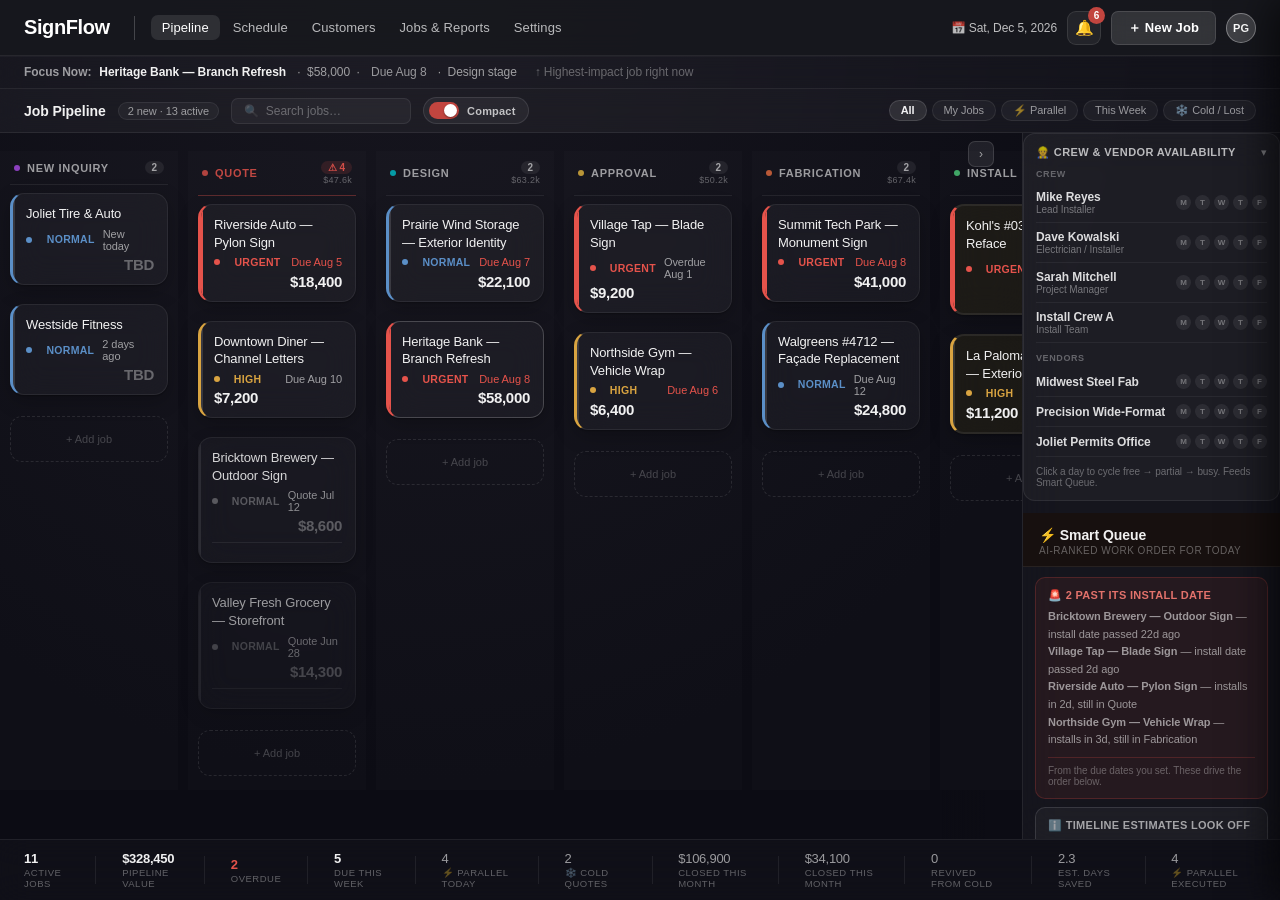
==== commit c04235bf: "Fix iPad drag and the dead link Peter hit Two separate faults, one shared root cause for the drag re" ====
--- a/app.html
+++ b/app.html
@@ -1,882 +1,32 @@
 <!DOCTYPE html>
 <html lang="en">
 <head>
-<meta charset="UTF-8" />
-<meta name="viewport" content="width=device-width, initial-scale=1.0" />
-<title>SignFlow — Garcia Sign &amp; Electric</title>
+<meta charset="utf-8">
+<meta name="viewport" content="width=device-width, initial-scale=1">
+<title>SignFlow</title>
+<!-- This page existed briefly on 2026-08-14 and was removed. Anyone
+     holding the old link got a 404 with no way forward, so it now
+     forwards to the real pipeline instead of dying. Query strings and
+     hashes are carried across so deep links keep working. -->
+<link rel="canonical" href="index.html">
+<script>
+  (function () {
+    var q = window.location.search || '';
+    var h = window.location.hash || '';
+    window.location.replace('index.html' + q + h);
+  })();
+</script>
+<meta http-equiv="refresh" content="0; url=index.html">
 <style>
-/* ══════════════════════════════════════════════════════════════
-   SignFlow — unified prototype
-   Apple-inspired dark design system · muted Garcia red
-   State-driven · localStorage persistence
-   ══════════════════════════════════════════════════════════════ */
-:root{
-  --bg:#0e0f12;
-  --bg-elev:#131519;
-  --surface:#16181d;
-  --surface-2:#1b1e24;
-  --surface-3:#22262e;
-  --border:rgba(255,255,255,0.07);
-  --border-strong:rgba(255,255,255,0.12);
-  --text:#e8e9ec;
-  --text-2:#b3b7bf;
-  --text-dim:#7c828c;
-  --text-faint:#5b6069;
-  --accent:#c2453f;            /* muted Garcia red */
-  --accent-hi:#d8564f;
-  --accent-soft:rgba(194,69,63,0.14);
-  --accent-line:rgba(194,69,63,0.35);
-  /* quiet status hues */
-  --urgent:#d8564f;
-  --high:#d9a441;
-  --normal:#6b7280;
-  --ok:#4c9a6a;
-  --info:#5a93c4;
-  --cold:#5a93c4;
-  --lost:#6b7280;
-  --radius:14px;
-  --radius-sm:10px;
-  --shadow:0 1px 0 rgba(255,255,255,0.03) inset, 0 8px 24px rgba(0,0,0,0.28);
-  --font:-apple-system,BlinkMacSystemFont,"SF Pro Text","SF Pro Display","Segoe UI",Roboto,Helvetica,Arial,sans-serif;
-}
-*{box-sizing:border-box;margin:0;padding:0}
-html,body{height:100%}
-body{
-  font-family:var(--font);
-  background:
-    radial-gradient(1200px 600px at 78% -10%, rgba(194,69,63,0.06), transparent 60%),
-    var(--bg);
-  color:var(--text);
-  -webkit-font-smoothing:antialiased;
-  font-size:14px;
-  line-height:1.45;
-  overflow:hidden;
-}
-button{font-family:inherit;cursor:pointer;color:inherit;background:none;border:none}
-input,select,textarea{font-family:inherit}
-::selection{background:var(--accent-soft)}
-::-webkit-scrollbar{width:10px;height:10px}
-::-webkit-scrollbar-thumb{background:rgba(255,255,255,0.08);border-radius:6px;border:2px solid transparent;background-clip:padding-box}
-::-webkit-scrollbar-thumb:hover{background:rgba(255,255,255,0.16);background-clip:padding-box}
-
-/* ── APP FRAME ─────────────────────────────────────────────── */
-.app{display:flex;flex-direction:column;height:100vh}
-
-/* ── TOP BAR ───────────────────────────────────────────────── */
-.topbar{
-  display:flex;align-items:center;gap:20px;
-  height:56px;padding:0 22px;flex-shrink:0;
-  background:rgba(19,21,25,0.72);
-  backdrop-filter:saturate(140%) blur(20px);
-  border-bottom:1px solid var(--border);
-}
-.brand{display:flex;align-items:center;gap:10px;font-weight:650;font-size:16px;letter-spacing:-0.01em}
-.brand .dot{width:9px;height:9px;border-radius:50%;background:var(--accent);box-shadow:0 0 0 4px var(--accent-soft)}
-.tabs{display:flex;gap:2px;margin-left:6px}
-.tab{
-  padding:7px 14px;border-radius:9px;font-size:13.5px;color:var(--text-dim);
-  font-weight:500;transition:background .15s,color .15s;white-space:nowrap;
-}
-.tab:hover{color:var(--text-2);background:rgba(255,255,255,0.04)}
-.tab.active{color:var(--text);background:var(--surface-2)}
-.topbar-right{margin-left:auto;display:flex;align-items:center;gap:12px}
-.datechip{font-size:12.5px;color:var(--text-dim)}
-.iconbtn{
-  position:relative;width:34px;height:34px;border-radius:9px;display:grid;place-items:center;
-  color:var(--text-2);font-size:15px;transition:background .15s;
-}
-.iconbtn:hover{background:rgba(255,255,255,0.06)}
-.bell-dot{position:absolute;top:6px;right:7px;min-width:15px;height:15px;padding:0 3px;border-radius:8px;background:var(--accent);color:#fff;font-size:9px;font-weight:700;display:grid;place-items:center;border:2px solid var(--bg-elev)}
-.btn-primary{
-  background:var(--accent);color:#fff;font-weight:600;font-size:13px;
-  padding:8px 14px;border-radius:9px;transition:background .15s,transform .05s;
-}
-.btn-primary:hover{background:var(--accent-hi)}
-.btn-primary:active{transform:translateY(1px)}
-.avatar{width:32px;height:32px;border-radius:50%;background:linear-gradient(135deg,#3a3d44,#22252b);display:grid;place-items:center;font-size:12px;font-weight:700;color:var(--text-2);border:1px solid var(--border-strong)}
-
-/* ── VIEW CONTAINER ────────────────────────────────────────── */
-.view{flex:1;min-height:0;display:none;flex-direction:column}
-.view.active{display:flex}
-
-/* ── IMPACT STRIP (Feature 5) ──────────────────────────────── */
-.impact{
-  display:flex;align-items:stretch;gap:0;flex-shrink:0;
-  padding:12px 22px;border-bottom:1px solid var(--border);
-  background:linear-gradient(180deg,rgba(255,255,255,0.015),transparent);
-}
-.impact-item{display:flex;flex-direction:column;gap:2px;padding:2px 22px 2px 0;margin-right:22px;border-right:1px solid var(--border);cursor:pointer;border-radius:6px;transition:background .15s}
-.impact-item:hover{background:rgba(255,255,255,0.03)}
-.impact-item:last-of-type{border-right:none}
-.impact-val{font-size:19px;font-weight:700;letter-spacing:-0.02em;font-variant-numeric:tabular-nums}
-.impact-val.green{color:var(--ok)}
-.impact-val.red{color:var(--accent-hi)}
-.impact-val.blue{color:var(--info)}
-.impact-label{font-size:10.5px;text-transform:uppercase;letter-spacing:0.6px;color:var(--text-dim)}
-.impact-meta{margin-left:auto;align-self:center;font-size:11.5px;color:var(--text-faint)}
-
-/* ── PIPELINE LAYOUT ───────────────────────────────────────── */
-.pipe-body{flex:1;min-height:0;display:flex}
-.board-area{flex:1;min-width:0;display:flex;flex-direction:column}
-.subbar{display:flex;align-items:center;gap:14px;padding:12px 22px 10px;flex-shrink:0}
-.subbar h2{font-size:16px;font-weight:650;letter-spacing:-0.01em}
-.count-pill{font-size:11.5px;color:var(--text-dim)}
-.search{
-  margin-left:auto;background:var(--surface);border:1px solid var(--border);border-radius:9px;
-  padding:7px 12px;font-size:13px;color:var(--text);width:220px;transition:border .15s,width .2s;
-}
-.search::placeholder{color:var(--text-faint)}
-.search:focus{outline:none;border-color:var(--accent-line);width:260px}
-.filters{display:flex;gap:6px}
-.fpill{font-size:12px;color:var(--text-dim);padding:6px 11px;border-radius:8px;border:1px solid transparent;transition:all .15s}
-.fpill:hover{background:rgba(255,255,255,0.04);color:var(--text-2)}
-.fpill.active{background:var(--surface-2);color:var(--text);border-color:var(--border)}
-
-.board-scroll{flex:1;min-height:0;overflow-x:auto;overflow-y:hidden;padding:2px 22px 16px}
-.board{display:flex;gap:14px;height:100%;min-width:min-content}
-.col{width:266px;flex-shrink:0;display:flex;flex-direction:column;min-height:0}
-.col-head{display:flex;align-items:center;gap:8px;padding:6px 4px 10px;position:sticky;top:0}
-.col-title{font-size:12px;font-weight:650;text-transform:uppercase;letter-spacing:0.7px;color:var(--text-2)}
-.col-badge{font-size:11px;color:var(--text-dim);background:var(--surface-2);border-radius:20px;padding:1px 8px;font-weight:600}
-.col-accent{width:16px;height:2px;border-radius:2px;background:var(--accent);opacity:.55;margin-left:auto}
-.col-list{display:flex;flex-direction:column;gap:9px;overflow-y:auto;padding:2px 3px 40px;flex:1}
-
-/* ── JOB CARD ──────────────────────────────────────────────── */
-.card{
-  position:relative;background:var(--surface);border:1px solid var(--border);
-  border-radius:var(--radius);padding:12px 13px;cursor:pointer;
-  transition:border-color .15s,background .15s,transform .05s;
-}
-.card:hover{border-color:var(--border-strong);background:var(--surface-2)}
-.card:active{transform:translateY(1px)}
-.card.dim{opacity:.6}
-.card-top{display:flex;align-items:flex-start;gap:8px;margin-bottom:6px}
-.sdot{width:7px;height:7px;border-radius:50%;flex-shrink:0;margin-top:5px}
-.sdot.urgent{background:var(--urgent);box-shadow:0 0 0 3px rgba(216,86,79,0.12)}
-.sdot.high{background:var(--high)}
-.sdot.normal{background:var(--normal)}
-.sdot.cold{background:var(--cold)}
-.sdot.lost{background:var(--lost)}
-.sdot.done{background:var(--ok)}
-.card-name{font-size:13.5px;font-weight:600;line-height:1.3;letter-spacing:-0.01em}
-.card-client{font-size:11.5px;color:var(--text-dim);margin-top:1px}
-.card-meta{display:flex;align-items:center;justify-content:space-between;margin-top:9px}
-.card-due{font-size:11.5px;color:var(--text-dim)}
-.card-due.soon{color:var(--high)}
-.card-due.overdue{color:var(--accent-hi);font-weight:600}
-.card-val{font-size:13px;font-weight:650;font-variant-numeric:tabular-nums}
-.card-val.muted{color:var(--text-faint);font-weight:600}
-.tagrow{display:flex;gap:6px;margin-top:9px;flex-wrap:wrap}
-.tag{font-size:10px;font-weight:600;letter-spacing:0.3px;padding:2px 7px;border-radius:6px;color:var(--text-2);background:var(--surface-3);border:1px solid var(--border)}
-.tag.parallel{color:var(--high);background:rgba(217,164,65,0.10);border-color:rgba(217,164,65,0.22)}
-.tag.cold{color:var(--cold);background:rgba(90,147,196,0.10);border-color:rgba(90,147,196,0.22)}
-.tag.lost{color:var(--text-dim)}
-.tag.revived{color:var(--ok);background:rgba(76,154,106,0.12);border-color:rgba(76,154,106,0.25)}
-
-/* ── SMART QUEUE (Feature 2) ───────────────────────────────── */
-.queue{width:330px;flex-shrink:0;border-left:1px solid var(--border);display:flex;flex-direction:column;background:var(--bg-elev)}
-.queue-head{padding:14px 16px 10px;border-bottom:1px solid var(--border)}
-.queue-title{display:flex;align-items:center;gap:8px;font-size:14px;font-weight:650}
-.queue-sub{font-size:11px;color:var(--text-dim);margin-top:3px}
-.queue-list{flex:1;overflow-y:auto;padding:10px 12px 30px;display:flex;flex-direction:column;gap:8px}
-.qi{background:var(--surface);border:1px solid var(--border);border-radius:12px;padding:11px 12px;transition:border-color .15s}
-.qi:hover{border-color:var(--border-strong)}
-.qi-top{display:flex;align-items:center;gap:10px}
-.qi-rank{width:20px;height:20px;border-radius:6px;background:var(--surface-3);display:grid;place-items:center;font-size:11px;font-weight:700;color:var(--text-2);flex-shrink:0}
-.qi-rank.hot{background:var(--accent-soft);color:var(--accent-hi)}
-.qi-name{flex:1;min-width:0;font-size:12.5px;font-weight:600;white-space:nowrap;overflow:hidden;text-overflow:ellipsis}
-.qi-flag{font-size:9.5px;font-weight:700;letter-spacing:0.4px;padding:1px 6px;border-radius:5px}
-.qi-flag.parallel{color:var(--high);background:rgba(217,164,65,0.12)}
-.qi-flag.cold{color:var(--cold);background:rgba(90,147,196,0.12)}
-.qi-flag.block{color:var(--accent-hi);background:var(--accent-soft)}
-.qi-actions{display:flex;gap:6px;margin-top:9px;flex-wrap:wrap}
-.qa{font-size:11.5px;font-weight:600;padding:5px 10px;border-radius:7px;background:var(--surface-3);color:var(--text-2);border:1px solid var(--border);transition:all .12s}
-.qa:hover{background:var(--accent-soft);color:var(--accent-hi);border-color:var(--accent-line)}
-.qa.primary{background:var(--accent);color:#fff;border-color:transparent}
-.qa.primary:hover{background:var(--accent-hi)}
-.qi-why{margin-top:8px;font-size:11px;color:var(--text-dim)}
-.qi-why summary{cursor:pointer;color:var(--text-faint);list-style:none;user-select:none}
-.qi-why summary::-webkit-details-marker{display:none}
-.qi-why summary:hover{color:var(--text-2)}
-.qi-why[open] summary{color:var(--text-2);margin-bottom:5px}
-.qi-why p{color:var(--text-dim);line-height:1.5;padding-left:2px;border-left:2px solid var(--accent-line);padding:4px 0 4px 9px}
-
-/* ── DETAIL PANEL (Feature 1) ──────────────────────────────── */
-.scrim{position:fixed;inset:0;background:rgba(0,0,0,0.5);opacity:0;pointer-events:none;transition:opacity .2s;z-index:40}
-.scrim.show{opacity:1;pointer-events:auto}
-.panel{
-  position:fixed;top:0;right:0;height:100vh;width:440px;max-width:92vw;z-index:50;
-  background:var(--bg-elev);border-left:1px solid var(--border-strong);
-  box-shadow:-24px 0 60px rgba(0,0,0,0.4);
-  transform:translateX(100%);transition:transform .26s cubic-bezier(.4,0,.2,1);
-  display:flex;flex-direction:column;
-}
-.panel.show{transform:translateX(0)}
-.panel-head{padding:18px 20px 14px;border-bottom:1px solid var(--border);flex-shrink:0}
-.panel-close{position:absolute;top:16px;right:16px;width:30px;height:30px;border-radius:8px;color:var(--text-dim);display:grid;place-items:center;font-size:16px}
-.panel-close:hover{background:rgba(255,255,255,0.06);color:var(--text)}
-.panel-title{font-size:17px;font-weight:650;letter-spacing:-0.01em;padding-right:34px;line-height:1.3}
-.panel-client{font-size:12.5px;color:var(--text-dim);margin-top:3px}
-.panel-body{flex:1;overflow-y:auto;padding:16px 20px 40px}
-.pfield{margin-bottom:16px}
-.pfield label{display:block;font-size:11px;text-transform:uppercase;letter-spacing:0.6px;color:var(--text-dim);margin-bottom:6px}
-.pinput,.pselect{width:100%;background:var(--surface);border:1px solid var(--border);border-radius:9px;padding:9px 11px;font-size:13.5px;color:var(--text)}
-.pinput:focus,.pselect:focus{outline:none;border-color:var(--accent-line)}
-.prow{display:flex;gap:12px}
-.prow .pfield{flex:1}
-.quick-actions{display:flex;gap:8px;flex-wrap:wrap;margin-bottom:18px}
-.qbtn{font-size:12px;font-weight:600;padding:7px 12px;border-radius:8px;background:var(--surface-2);border:1px solid var(--border);color:var(--text-2);transition:all .12s}
-.qbtn:hover{background:var(--accent-soft);color:var(--accent-hi);border-color:var(--accent-line)}
-.section-label{font-size:11px;text-transform:uppercase;letter-spacing:0.6px;color:var(--text-dim);margin:20px 0 10px;font-weight:600}
-.steps{display:flex;flex-direction:column;gap:2px;margin-bottom:6px}
-.step{display:flex;align-items:center;gap:9px;padding:7px 4px;font-size:13px;color:var(--text-2);border-radius:7px;cursor:pointer}
-.step:hover{background:rgba(255,255,255,0.03)}
-.step input{width:16px;height:16px;accent-color:var(--accent)}
-.step.done span{color:var(--text-faint);text-decoration:line-through}
-.note-add{display:flex;gap:8px;margin-bottom:14px}
-.note-add input{flex:1}
-/* activity feed */
-.feed{display:flex;flex-direction:column;gap:0;position:relative;padding-left:6px}
-.fitem{display:flex;gap:11px;padding:8px 0;position:relative}
-.fitem::before{content:"";position:absolute;left:4px;top:16px;bottom:-8px;width:1px;background:var(--border)}
-.fitem:last-child::before{display:none}
-.fdot{width:9px;height:9px;border-radius:50%;background:var(--surface-3);border:2px solid var(--bg-elev);box-shadow:0 0 0 1px var(--border);flex-shrink:0;margin-top:4px;z-index:1}
-.fdot.stage{background:var(--accent)}
-.fdot.note{background:var(--info)}
-.fdot.action{background:var(--high)}
-.fdot.impact{background:var(--ok)}
-.ftext{flex:1;font-size:12.5px;color:var(--text-2);line-height:1.4}
-.fmeta{font-size:10.5px;color:var(--text-faint);margin-top:2px}
-
-/* ── GENERIC TABLE / LIST VIEWS ────────────────────────────── */
-.pad{padding:16px 22px 40px;overflow-y:auto;flex:1}
-.grid-head{display:flex;align-items:center;margin-bottom:14px;gap:12px}
-.grid-head h2{font-size:17px;font-weight:650;letter-spacing:-0.01em}
-.sub{font-size:12.5px;color:var(--text-dim)}
-.tablewrap{border:1px solid var(--border);border-radius:var(--radius);overflow:hidden;background:var(--surface)}
-table{width:100%;border-collapse:collapse}
-th{font-size:10.5px;text-transform:uppercase;letter-spacing:0.6px;color:var(--text-dim);text-align:left;padding:11px 14px;background:var(--surface-2);font-weight:600;border-bottom:1px solid var(--border)}
-td{padding:11px 14px;font-size:13px;border-bottom:1px solid var(--border);color:var(--text-2)}
-tr:last-child td{border-bottom:none}
-tr.clk{cursor:pointer}
-tr.clk:hover td{background:var(--surface-2)}
-.mini-dot{display:inline-block;width:7px;height:7px;border-radius:50%;margin-right:7px;vertical-align:middle}
-.chip{font-size:11px;font-weight:600;padding:2px 8px;border-radius:6px;background:var(--surface-3);color:var(--text-2)}
-.chip.active{color:var(--ok);background:rgba(76,154,106,0.12)}
-.chip.followup{color:var(--high);background:rgba(217,164,65,0.12)}
-.chip.cold{color:var(--cold);background:rgba(90,147,196,0.12)}
-.chip.lost{color:var(--text-dim)}
-.contact-btns{display:flex;gap:6px}
-.cbtn{width:28px;height:28px;border-radius:7px;background:var(--surface-2);border:1px solid var(--border);display:grid;place-items:center;font-size:13px;transition:all .12s}
-.cbtn:hover{background:var(--accent-soft);border-color:var(--accent-line)}
-
-/* resources */
-.res-grid{display:grid;grid-template-columns:repeat(auto-fill,minmax(300px,1fr));gap:14px;margin-bottom:26px}
-.res-card{background:var(--surface);border:1px solid var(--border);border-radius:var(--radius);padding:15px}
-.res-top{display:flex;align-items:center;gap:11px;margin-bottom:12px}
-.res-av{width:38px;height:38px;border-radius:10px;display:grid;place-items:center;font-size:13px;font-weight:700;color:#fff}
-.res-name{font-size:14px;font-weight:600}
-.res-role{font-size:11.5px;color:var(--text-dim)}
-.res-util{margin-left:auto;font-size:11px;font-weight:700;padding:3px 9px;border-radius:7px}
-.util-free{color:var(--ok);background:rgba(76,154,106,0.12)}
-.util-partial{color:var(--high);background:rgba(217,164,65,0.12)}
-.util-busy{color:var(--accent-hi);background:var(--accent-soft)}
-.avail-row{display:flex;gap:5px;margin-top:4px}
-.day{flex:1;text-align:center;font-size:10px;color:var(--text-dim);padding:6px 0;border-radius:7px;background:var(--surface-2);cursor:pointer;border:1px solid transparent;transition:all .12s;user-select:none}
-.day .dname{display:block;font-size:9px;color:var(--text-faint);margin-bottom:2px}
-.day.free{background:rgba(76,154,106,0.10);color:var(--ok);border-color:rgba(76,154,106,0.2)}
-.day.partial{background:rgba(217,164,65,0.10);color:var(--high);border-color:rgba(217,164,65,0.2)}
-.day.busy{background:var(--accent-soft);color:var(--accent-hi);border-color:var(--accent-line)}
-.hint{font-size:11.5px;color:var(--text-faint);margin-top:8px}
-
-/* schedule */
-.sched{display:flex;flex-direction:column;gap:10px}
-.sched-row{display:flex;gap:10px;align-items:stretch}
-.sched-crew{width:150px;flex-shrink:0;display:flex;align-items:center;gap:9px;padding:10px 12px;background:var(--surface);border:1px solid var(--border);border-radius:10px}
-.sched-days{flex:1;display:grid;grid-template-columns:repeat(7,1fr);gap:6px}
-.sched-cell{background:var(--surface);border:1px solid var(--border);border-radius:9px;min-height:56px;padding:6px;font-size:10.5px;color:var(--text-dim);position:relative}
-.sched-cell .ev{background:var(--accent-soft);border:1px solid var(--accent-line);color:var(--text);border-radius:6px;padding:3px 5px;font-size:10px;font-weight:600;margin-top:2px;line-height:1.25}
-.sched-head{display:grid;grid-template-columns:150px 1fr;gap:10px;margin-bottom:2px}
-.sched-daylabels{display:grid;grid-template-columns:repeat(7,1fr);gap:6px}
-.sched-daylabels div{text-align:center;font-size:10px;text-transform:uppercase;letter-spacing:.5px;color:var(--text-faint);padding-left:150px}
-
-/* ── DIGEST / NOTIF PANEL (Feature 3) ──────────────────────── */
-.digest{position:fixed;top:56px;right:14px;width:400px;max-width:92vw;z-index:60;
-  background:var(--bg-elev);border:1px solid var(--border-strong);border-radius:14px;
-  box-shadow:var(--shadow);transform:translateY(-8px) scale(.98);opacity:0;pointer-events:none;
-  transition:all .18s;overflow:hidden}
-.digest.show{transform:none;opacity:1;pointer-events:auto}
-.digest-head{padding:14px 16px;border-bottom:1px solid var(--border);display:flex;align-items:center;gap:8px}
-.digest-head strong{font-size:14px}
-.digest-head .when{margin-left:auto;font-size:11px;color:var(--text-faint)}
-.digest-body{max-height:60vh;overflow-y:auto;padding:6px 0}
-.nrow{display:flex;gap:11px;padding:10px 16px;border-bottom:1px solid var(--border)}
-.nrow:last-child{border-bottom:none}
-.nrow .ni{width:8px;height:8px;border-radius:50%;margin-top:5px;flex-shrink:0}
-.ni.red{background:var(--urgent)}.ni.amber{background:var(--high)}.ni.blue{background:var(--cold)}.ni.green{background:var(--ok)}
-.nrow .nt{flex:1;font-size:12.5px;color:var(--text-2);line-height:1.4}
-.nrow .nt b{color:var(--text)}
-.digest-foot{padding:12px 16px;border-top:1px solid var(--border);display:flex;gap:8px}
-.digest-foot .btn-primary{flex:1;text-align:center}
-.digest-foot .qbtn{flex:1;text-align:center}
-
-/* toast */
-.toast{position:fixed;bottom:22px;left:50%;transform:translateX(-50%) translateY(20px);z-index:80;
-  background:var(--surface-3);border:1px solid var(--border-strong);color:var(--text);
-  padding:10px 16px;border-radius:11px;font-size:13px;box-shadow:var(--shadow);
-  opacity:0;pointer-events:none;transition:all .2s;display:flex;align-items:center;gap:9px}
-.toast.show{opacity:1;transform:translateX(-50%) translateY(0)}
-.toast .tk{width:7px;height:7px;border-radius:50%;background:var(--ok)}
-
-.empty{padding:40px;text-align:center;color:var(--text-faint);font-size:13px}
-.reset-link{font-size:11px;color:var(--text-faint);margin-left:8px}
-.reset-link:hover{color:var(--accent-hi);text-decoration:underline}
+  body{margin:0;height:100vh;display:flex;align-items:center;justify-content:center;
+    background:#12161c;color:#e8eaed;font:15px/1.6 -apple-system,BlinkMacSystemFont,"Segoe UI",sans-serif;}
+  a{color:#5B8FC7;}
 </style>
 </head>
 <body>
-<div class="app">
-  <!-- TOP BAR -->
-  <div class="topbar">
-    <div class="brand"><span class="dot"></span>SignFlow</div>
-    <div class="tabs" id="tabs">
-      <button class="tab active" data-view="pipeline">Pipeline</button>
-      <button class="tab" data-view="schedule">Schedule</button>
-      <button class="tab" data-view="customers">Customers</button>
-      <button class="tab" data-view="resources">Resources</button>
-    </div>
-    <div class="topbar-right">
-      <div class="datechip" id="datechip"></div>
-      <button class="iconbtn" id="bell" title="Notifications &amp; daily digest">🔔<span class="bell-dot" id="bellDot">0</span></button>
-      <button class="btn-primary" id="newJob">＋ New Job</button>
-      <div class="avatar">PG</div>
-    </div>
+  <div style="text-align:center;padding:24px;">
+    <p>SignFlow has moved.</p>
+    <p><a href="index.html">Open SignFlow &rarr;</a></p>
   </div>
-
-  <!-- PIPELINE VIEW -->
-  <div class="view active" id="view-pipeline">
-    <div class="impact" id="impactStrip"></div>
-    <div class="pipe-body">
-      <div class="board-area">
-        <div class="subbar">
-          <h2>Job Pipeline</h2>
-          <span class="count-pill" id="countPill"></span>
-          <div class="filters" id="filters">
-            <button class="fpill active" data-filter="all">All</button>
-            <button class="fpill" data-filter="parallel">⚡ Parallel</button>
-            <button class="fpill" data-filter="urgent">Urgent</button>
-            <button class="fpill" data-filter="cold">❄️ Cold / Lost</button>
-          </div>
-          <input class="search" id="search" placeholder="Search jobs…" />
-        </div>
-        <div class="board-scroll">
-          <div class="board" id="board"></div>
-        </div>
-      </div>
-      <!-- SMART QUEUE -->
-      <div class="queue">
-        <div class="queue-head">
-          <div class="queue-title">⚡ Smart Queue</div>
-          <div class="queue-sub">AI-ranked by urgency, value &amp; crew availability</div>
-        </div>
-        <div class="queue-list" id="queueList"></div>
-      </div>
-    </div>
-  </div>
-
-  <!-- SCHEDULE VIEW -->
-  <div class="view" id="view-schedule">
-    <div class="pad">
-      <div class="grid-head"><h2>Schedule</h2><span class="sub">Install &amp; field work · week of Aug 3</span></div>
-      <div class="sched-daylabels"><div>Sun</div><div>Mon</div><div>Tue</div><div>Wed</div><div>Thu</div><div>Fri</div><div>Sat</div></div>
-      <div class="sched" id="sched"></div>
-    </div>
-  </div>
-
-  <!-- CUSTOMERS VIEW -->
-  <div class="view" id="view-customers">
-    <div class="pad">
-      <div class="grid-head"><h2>Customers</h2><span class="sub" id="custSub"></span></div>
-      <div class="tablewrap">
-        <table>
-          <thead><tr><th>Customer</th><th>Latest Job</th><th>Value</th><th>Status</th><th>Last Contact</th><th>Reach out</th></tr></thead>
-          <tbody id="custBody"></tbody>
-        </table>
-      </div>
-    </div>
-  </div>
-
-  <!-- RESOURCES VIEW -->
-  <div class="view" id="view-resources">
-    <div class="pad">
-      <div class="grid-head"><h2>Resources</h2><span class="sub">Manual availability · click a day to cycle free → partial → busy · feeds Smart Queue</span></div>
-      <div class="section-label">Crew</div>
-      <div class="res-grid" id="crewGrid"></div>
-      <div class="section-label">Vendors</div>
-      <div class="res-grid" id="vendorGrid"></div>
-    </div>
-  </div>
-</div>
-
-<!-- DETAIL PANEL -->
-<div class="scrim" id="scrim"></div>
-<div class="panel" id="panel"><div id="panelInner"></div></div>
-
-<!-- DIGEST -->
-<div class="digest" id="digest"></div>
-
-<!-- TOAST -->
-<div class="toast" id="toast"><span class="tk"></span><span id="toastMsg"></span></div>
-
-<script>
-/* ══════════════════════════════════════════════════════════════
-   SignFlow prototype — state, model, features 1–5
-   Data shape mirrors the future Supabase schema so we can lift it
-   directly: jobs / customers / crews / vendors / activity[].
-   ══════════════════════════════════════════════════════════════ */
-const LS_KEY = 'signflow_state_v2';
-const ACTOR  = 'Peter G.';
-const TODAY  = new Date('2026-08-03T08:00:00'); // demo "now" anchor
-const STAGES = ['quote','design','approval','fabrication','install','complete'];
-const STAGE_LABEL = {quote:'Quote',design:'Design',approval:'Approval',fabrication:'Fabrication',install:'Install',complete:'Complete'};
-
-/* ── SEED ──────────────────────────────────────────────────── */
-function seed(){
-  const j = (o)=>Object.assign({parallel:false,status:'active',notes:[],activity:[]},o);
-  const jobs = [
-    j({id:'j1', name:'Riverside Auto — Pylon Sign', client:'Riverside Automotive', stage:'quote', priority:'urgent', value:18400, due:'Aug 5', notified:'Aug 1',
-       steps:[['Send finalized quote PDF',false],['Confirm site measurement date',false]], why:'Urgent Aug 5 deadline. Quote must go out today — this client typically approves within 24h once the quote lands.'}),
-    j({id:'j2', name:'Downtown Diner — Channel Letters', client:'Main St. Restaurant Group', stage:'quote', priority:'high', value:7200, due:'Aug 10', notified:'Aug 2', parallel:true,
-       steps:[['Add illumination option to quote',false],['Email quote by EOD Aug 4',false]], why:'High-value quote with an illumination upsell. Runs parallel — no shop resource contention.'}),
-    j({id:'j3', name:'Bricktown Brewery — Outdoor Sign', client:'Bricktown Craft Brewing', stage:'quote', status:'cold', priority:'normal', value:8600, due:'Quote Jul 12', notified:'22 days ago',
-       steps:[['Follow-up call / text today',false],['Re-send quote with expiry note',false]], why:'Quote gone cold at 22 days. A quick follow-up today could revive an $8.6k job before it is fully lost — low effort, high upside.'}),
-    j({id:'j4', name:'Valley Fresh Grocery — Storefront', client:'Valley Fresh Foods', stage:'quote', status:'lost', priority:'normal', value:14300, due:'Quote Jun 28', notified:'Jul 30',
-       steps:[['Send thank-you + stay-in-touch note',false],['Add to 6-month follow-up list',false]], why:'Lost to another vendor Jul 30. Keep warm for a 6-month re-approach.'}),
-    j({id:'j5', name:'Prairie Wind Storage — Exterior Identity', client:'Prairie Wind Self Storage', stage:'design', priority:'normal', value:22100, due:'Aug 7', notified:'Jul 31',
-       steps:[['Initial concept sketches',true],['Send artwork proof for review',false]], why:'Design phase, Aug 7 due. Schedule the client artwork review early this week — design can flex a day.'}),
-    j({id:'j6', name:'Heritage Bank — Branch Refresh', client:'Heritage Community Bank', stage:'design', priority:'urgent', value:58000, due:'Aug 8', notified:'Aug 1',
-       steps:[['Brand standards confirmed',true],['Submit design for client review',false]], why:'Largest active job ($58k). Fab lead time is 8 days — starting now hits Aug 8. Any slip risks a costly change order.'}),
-    j({id:'j7', name:'Village Tap — Blade Sign', client:'The Village Tap Bar & Grill', stage:'approval', priority:'urgent', value:9200, due:'Overdue Aug 1', notified:'Jul 30', parallel:true,
-       steps:[['Call client — approval is overdue',false],['Get signed approval form',false]], why:'Client approval pending since Jul 30 — follow-up critical today. Blade fab has a 5-day lead; a 1-day slip risks the install window.'}),
-    j({id:'j8', name:'Northside Gym — Vehicle Wrap', client:'Northside Fitness', stage:'approval', priority:'high', value:6400, due:'Aug 6', notified:'Aug 2', parallel:true,
-       steps:[['Proof sent to client',true],['Confirm approval & start print',false]], why:'Wrap production runs overnight on the wide-format printer — does not touch the fab shop, so it overlaps any design-stage job cleanly.'}),
-    j({id:'j9', name:'Summit Tech Park — Monument Sign', client:'Summit Tech Park LLC', stage:'fabrication', priority:'urgent', value:41000, due:'Aug 8', notified:'Aug 1',
-       steps:[['Steel frame welded',true],['LED module installation',false]], why:'Fabrication mid-run, Aug 8 deadline. Install crew is Tue–Wed only — slot must be confirmed today or client reschedules to late August.'}),
-    j({id:'j10', name:'Walgreens #4712 — Façade Replacement', client:'Walgreens (National)', stage:'fabrication', priority:'normal', value:24800, due:'Aug 12', notified:'Jul 29',
-       steps:[['Confirm material delivery Aug 9',false],['Schedule substrate cutting',false]], why:'Standard lead time — no crisis, but material delivery confirmation is needed by Aug 9.'}),
-    j({id:'j11', name:"Kohl's #0394 — Pylon Reface", client:"Kohl's Corporation", stage:'install', priority:'urgent', value:19500, due:'Install Aug 4', notified:'Aug 2',
-       steps:[['Lift scheduled & staged',true],['Dispatch crew 6:30 AM Aug 4',false]], why:'Install crew staged for Aug 4 — must go first. Any slip pushes to Aug 6 and conflicts with La Paloma. National account with zero flex.'}),
-    j({id:'j12', name:'La Paloma Restaurant — Exterior', client:'La Paloma Group', stage:'install', priority:'high', value:11200, due:'Install Aug 5', notified:'Aug 1', parallel:true,
-       steps:[['Permit approved',true],['Confirm crew dispatch Aug 5',false]], why:'Install Aug 5 via the second crew — runs cleanly parallel with Kohl\'s. Permit approved, materials staged. Just needs crew dispatch confirmed.'}),
-    j({id:'j13', name:'Speedway #1188 — LED Retrofit', client:'Speedway LLC', stage:'complete', status:'done', priority:'normal', value:34100, due:'Closed Jul 30', notified:'Jul 30',
-       steps:[['Invoice sent',true],['Final photos delivered',true]], why:'Closed and synced to QuickBooks Jul 30.'}),
-  ];
-  jobs.forEach(job=>{
-    job.notes = [];
-    job.activity = [{t:'created', text:'Job created', actor:ACTOR, ts:'Jul 28 · 9:12 AM'},
-                    {t:'stage', text:'Entered '+STAGE_LABEL[job.stage], actor:ACTOR, ts:job.notified+' · 2:00 PM'}];
-  });
-  const crews = [
-    {id:'c1', name:'Mike Reyes', role:'Lead Installer', color:'#3b6ea5', avail:['busy','busy','busy','partial','free','free','free']},
-    {id:'c2', name:'Dave Kowalski', role:'Electrician / Installer', color:'#b41e1e', avail:['free','busy','busy','busy','partial','free','free']},
-    {id:'c3', name:'Sarah Mitchell', role:'Project Manager', color:'#795548', avail:['free','partial','partial','free','free','partial','busy']},
-    {id:'c4', name:'Install Crew A', role:'3-Person Field Team', color:'#2e7d32', avail:['free','free','partial','partial','free','busy','free']},
-  ];
-  const vendors = [
-    {id:'v1', name:'Midwest Steel Fab', role:'Structural fabrication', color:'#546e7a', avail:['busy','busy','partial','free','free','free','busy']},
-    {id:'v2', name:'Precision Wide-Format', role:'Wraps & large print', color:'#6a4c93', avail:['free','free','free','partial','free','free','free']},
-    {id:'v3', name:'Joliet Permits Office', role:'Permit turnaround', color:'#00695c', avail:['busy','free','free','free','free','busy','busy']},
-  ];
-  return {jobs, crews, vendors, v:2};
-}
-
-/* ── STATE ─────────────────────────────────────────────────── */
-let S;
-function load(){
-  try{ const raw = localStorage.getItem(LS_KEY); if(raw){ S = JSON.parse(raw); if(S.v===2) return; } }catch(e){}
-  S = seed(); save();
-}
-function save(){ try{ localStorage.setItem(LS_KEY, JSON.stringify(S)); }catch(e){} }
-function resetAll(){ localStorage.removeItem(LS_KEY); S = seed(); save(); renderAll(); toast('Demo data reset'); }
-const money = n => '$'+n.toLocaleString('en-US');
-const jobById = id => S.jobs.find(j=>j.id===id);
-function nowStamp(){ return 'Aug 3 · '+new Date().toLocaleTimeString('en-US',{hour:'numeric',minute:'2-digit'}); }
-
-/* ── LOGGING (Feature 1 core) ──────────────────────────────── */
-function logActivity(job, type, text){
-  job.activity.push({t:type, text, actor:ACTOR, ts:nowStamp()});
-  save();
-}
-
-/* ── SMART QUEUE RANKING (Feature 4 feeds this) ────────────── */
-function crewLoad(){ // avg availability score for today (index 1 = Mon-ish demo)
-  const map={free:0,partial:1,busy:2};
-  const idx = 1;
-  const vals = S.crews.map(c=>map[c.avail[idx]]);
-  return vals.reduce((a,b)=>a+b,0)/vals.length; // 0 free .. 2 busy
-}
-function anyCrewFree(){ return S.crews.some(c=>c.avail[1]==='free'); }
-function rankJobs(){
-  const pri={urgent:100,high:60,normal:25};
-  const load = crewLoad();
-  const scored = S.jobs.filter(j=>j.status!=='lost' && j.stage!=='complete').map(j=>{
-    let s = pri[j.priority]||0;
-    if((j.due||'').toLowerCase().includes('overdue')) s+=70;
-    if(j.stage==='install') s+=40;
-    if(j.stage==='fabrication') s+=25;
-    if(j.status==='cold') s+=35;              // revive upside
-    s += (j.value/2000);                       // value weight
-    if(j.parallel && anyCrewFree()) s+=20;     // resource says we can double up
-    if(j.stage==='install' && load>1.4) s-=15; // crews slammed → deprioritise new installs
-    return {job:j, score:s};
-  });
-  scored.sort((a,b)=>b.score-a.score);
-  return scored;
-}
-
-/* ── RENDER: IMPACT STRIP (Feature 5) ──────────────────────── */
-function computeImpact(){
-  const closed = S.jobs.filter(j=>j.status==='done');
-  const revived = S.jobs.filter(j=>j.revived);
-  const parallel = S.jobs.filter(j=>j.parallel && j.status==='active');
-  const daysSaved = parallel.length*0.6 + revived.length*0.4;
-  return {
-    closedCount:closed.length,
-    closedVal:closed.reduce((a,b)=>a+b.value,0),
-    revivedCount:revived.length,
-    revivedVal:revived.reduce((a,b)=>a+b.value,0),
-    daysSaved:Math.round(daysSaved*10)/10 + 2.3,
-    parallelCount:parallel.length,
-  };
-}
-function renderImpact(){
-  const m = computeImpact();
-  document.getElementById('impactStrip').innerHTML = `
-    <div class="impact-item" data-drill="closed">
-      <div class="impact-val green">${money(m.closedVal)}</div>
-      <div class="impact-label">Closed this month · ${m.closedCount}</div></div>
-    <div class="impact-item" data-drill="revived">
-      <div class="impact-val red">${m.revivedCount?money(m.revivedVal):'—'}</div>
-      <div class="impact-label">Revived from cold · ${m.revivedCount}</div></div>
-    <div class="impact-item" data-drill="none">
-      <div class="impact-val blue">${m.daysSaved}</div>
-      <div class="impact-label">Est. days saved</div></div>
-    <div class="impact-item" data-drill="parallel">
-      <div class="impact-val">${m.parallelCount}</div>
-      <div class="impact-label">Parallel jobs active</div></div>
-    <div class="impact-meta">Garcia Sign &amp; Electric · Joliet, IL
-      <a class="reset-link" id="resetLink">reset demo</a></div>`;
-  document.querySelectorAll('.impact-item').forEach(el=>{
-    el.onclick=()=>{ const d=el.dataset.drill; if(d==='none'){toast('Estimated from parallel + revived jobs');return;} drill(d); };
-  });
-  document.getElementById('resetLink').onclick=(e)=>{e.stopPropagation();resetAll();};
-}
-function drill(kind){
-  let list;
-  if(kind==='closed') list=S.jobs.filter(j=>j.status==='done');
-  else if(kind==='revived') list=S.jobs.filter(j=>j.revived);
-  else if(kind==='parallel') list=S.jobs.filter(j=>j.parallel&&j.status==='active');
-  if(!list||!list.length){ toast('No jobs in this group yet'); return; }
-  if(list.length===1){ openJob(list[0].id); return; }
-  toast(list.length+' jobs: '+list.map(j=>j.name.split(' — ')[0]).join(', '));
-}
-
-/* ── RENDER: BOARD ─────────────────────────────────────────── */
-let activeFilter='all', searchTerm='';
-function jobMatches(j){
-  if(searchTerm && !(j.name+' '+j.client).toLowerCase().includes(searchTerm)) return false;
-  if(activeFilter==='parallel') return j.parallel;
-  if(activeFilter==='urgent') return j.priority==='urgent';
-  if(activeFilter==='cold') return j.status==='cold'||j.status==='lost';
-  return true;
-}
-function statusClass(j){ return j.status==='cold'?'cold':j.status==='lost'?'lost':j.status==='done'?'done':j.priority; }
-function renderBoard(){
-  const board=document.getElementById('board');
-  board.innerHTML='';
-  let shown=0;
-  STAGES.forEach(stage=>{
-    const jobs=S.jobs.filter(j=>j.stage===stage && jobMatches(j));
-    const col=document.createElement('div');col.className='col';
-    col.innerHTML=`<div class="col-head"><span class="col-title">${STAGE_LABEL[stage]}</span>
-      <span class="col-badge">${jobs.length}</span><span class="col-accent"></span></div>
-      <div class="col-list"></div>`;
-    const list=col.querySelector('.col-list');
-    jobs.forEach(j=>{
-      shown++;
-      const tags=[];
-      if(j.parallel && j.status==='active') tags.push('<span class="tag parallel">⚡ Parallel</span>');
-      if(j.status==='cold') tags.push('<span class="tag cold">❄️ Cold</span>');
-      if(j.status==='lost') tags.push('<span class="tag lost">Lost</span>');
-      if(j.revived) tags.push('<span class="tag revived">Revived</span>');
-      const dueCls=(j.due||'').toLowerCase().includes('overdue')?'overdue':(j.due||'').match(/Aug [4-8]\b/)?'soon':'';
-      const card=document.createElement('div');
-      card.className='card'+((j.status==='lost'||j.status==='done')?' dim':'');
-      card.innerHTML=`
-        <div class="card-top"><span class="sdot ${statusClass(j)}"></span>
-          <div><div class="card-name">${j.name}</div><div class="card-client">${j.client}</div></div></div>
-        <div class="card-meta"><span class="card-due ${dueCls}">${j.due}</span>
-          <span class="card-val ${j.status==='lost'||j.status==='cold'?'muted':''}">${money(j.value)}</span></div>
-        ${tags.length?`<div class="tagrow">${tags.join('')}</div>`:''}`;
-      card.onclick=()=>openJob(j.id);
-      list.appendChild(card);
-    });
-    board.appendChild(col);
-  });
-  const active=S.jobs.filter(j=>j.status==='active').length;
-  const cold=S.jobs.filter(j=>j.status==='cold').length;
-  const lost=S.jobs.filter(j=>j.status==='lost').length;
-  document.getElementById('countPill').textContent=`${active} active · ${cold} cold · ${lost} lost`;
-}
-
-/* ── RENDER: SMART QUEUE (Feature 2) ───────────────────────── */
-function actionsFor(j){
-  const a=[];
-  if(j.status==='cold') a.push(['Follow up','followup',true]);
-  else if(j.stage==='quote') a.push(['Send quote today','sendquote',true]);
-  else if(j.stage==='approval') a.push(['Chase approval','chase',true]);
-  else if(j.stage==='complete') return [];
-  else a.push(['Start now','advance',true]);
-  if(j.stage!=='complete') a.push(['Advance stage →','advance',false]);
-  return a;
-}
-function renderQueue(){
-  const list=document.getElementById('queueList');
-  list.innerHTML='';
-  rankJobs().slice(0,10).forEach((row,i)=>{
-    const j=row.job;
-    let flag='';
-    if((j.due||'').toLowerCase().includes('overdue')) flag='<span class="qi-flag block">OVERDUE</span>';
-    else if(j.status==='cold') flag='<span class="qi-flag cold">COLD</span>';
-    else if(j.parallel) flag='<span class="qi-flag parallel">⚡ PARALLEL</span>';
-    const acts=actionsFor(j).map(([label,act,primary])=>
-      `<button class="qa ${primary?'primary':''}" data-act="${act}" data-id="${j.id}">${label}</button>`).join('');
-    const el=document.createElement('div');el.className='qi';
-    el.innerHTML=`
-      <div class="qi-top"><span class="qi-rank ${i<3?'hot':''}">${i+1}</span>
-        <span class="qi-name">${j.name}</span>${flag}</div>
-      <div class="qi-actions">${acts}</div>
-      <details class="qi-why"><summary>Why?</summary><p>${j.why||''}</p></details>`;
-    el.querySelector('.qi-name').onclick=()=>openJob(j.id);
-    list.appendChild(el);
-  });
-  list.querySelectorAll('.qa').forEach(b=>b.onclick=()=>runAction(b.dataset.id,b.dataset.act));
-}
-function runAction(id,act){
-  const j=jobById(id); if(!j) return;
-  if(act==='followup'){
-    j.status='active'; j.revived=true;
-    logActivity(j,'impact','❄️→ Revived from cold — follow-up sent to '+j.client);
-    toast('Followed up · '+j.name.split(' — ')[0]+' revived');
-  }else if(act==='sendquote'){
-    j.steps.forEach(s=>{ if(/quote/i.test(s[0])) s[1]=true; });
-    logActivity(j,'action','Quote sent to '+j.client);
-    toast('Quote sent · logged');
-  }else if(act==='chase'){
-    logActivity(j,'action','Chased client for approval');
-    toast('Approval chase logged');
-  }else if(act==='advance'){
-    const i=STAGES.indexOf(j.stage);
-    if(i<STAGES.length-1){
-      const early=(j.due||'').match(/Aug [4-8]\b/)&&j.priority==='urgent';
-      j.stage=STAGES[i+1];
-      if(j.stage==='complete'){ j.status='done'; }
-      logActivity(j,'stage','Advanced to '+STAGE_LABEL[j.stage]+(early?' (started early)':''));
-      if(early){ j.earlyStart=true; logActivity(j,'impact','⏱️ Started ahead of schedule'); }
-      toast('Moved to '+STAGE_LABEL[j.stage]);
-    }
-  }
-  save(); renderAll();
-}
-
-/* ── DETAIL PANEL (Feature 1) ──────────────────────────────── */
-let openId=null;
-function openJob(id){
-  openId=id; const j=jobById(id); if(!j) return;
-  const stageOpts=STAGES.map(s=>`<option value="${s}" ${s===j.stage?'selected':''}>${STAGE_LABEL[s]}</option>`).join('');
-  const priOpts=['urgent','high','normal'].map(p=>`<option value="${p}" ${p===j.priority?'selected':''}>${p[0].toUpperCase()+p.slice(1)}</option>`).join('');
-  const quick=[];
-  if(j.status==='cold') quick.push(['Revive (follow-up)','followup']);
-  quick.push(['Add note','focusnote']);
-  if(j.stage!=='complete') quick.push(['Advance stage →','advance']);
-  if(j.status!=='lost'&&j.stage!=='complete') quick.push(['Mark lost','lost']);
-  const steps=j.steps.map((s,idx)=>`<label class="step ${s[1]?'done':''}"><input type="checkbox" ${s[1]?'checked':''} data-step="${idx}"><span>${s[0]}</span></label>`).join('');
-  const feed=[...j.activity].reverse().map(a=>`
-    <div class="fitem"><span class="fdot ${a.t}"></span>
-      <div class="ftext">${a.text}<div class="fmeta">${a.actor} · ${a.ts}</div></div></div>`).join('');
-  document.getElementById('panelInner').innerHTML=`
-    <div class="panel-head">
-      <button class="panel-close" id="pClose">✕</button>
-      <div class="panel-title">${j.name}</div>
-      <div class="panel-client">${j.client} · ${money(j.value)}</div>
-    </div>
-    <div class="panel-body">
-      <div class="quick-actions">${quick.map(([l,a])=>`<button class="qbtn" data-qa="${a}">${l}</button>`).join('')}</div>
-      <div class="prow">
-        <div class="pfield"><label>Stage</label><select class="pselect" id="fStage">${stageOpts}</select></div>
-        <div class="pfield"><label>Priority</label><select class="pselect" id="fPri">${priOpts}</select></div>
-      </div>
-      <div class="prow">
-        <div class="pfield"><label>Value ($)</label><input class="pinput" id="fVal" value="${j.value}"></div>
-        <div class="pfield"><label>Due / milestone</label><input class="pinput" id="fDue" value="${j.due}"></div>
-      </div>
-      <div class="section-label">Checklist</div>
-      <div class="steps">${steps}</div>
-      <div class="section-label">Notes</div>
-      <div class="note-add"><input class="pinput" id="noteInput" placeholder="Add a note…"><button class="qbtn" id="noteAdd">Add</button></div>
-      <div class="section-label">Activity &amp; history</div>
-      <div class="feed">${feed}</div>
-    </div>`;
-  // wire
-  document.getElementById('pClose').onclick=closePanel;
-  document.getElementById('fStage').onchange=e=>{ const old=STAGE_LABEL[j.stage]; j.stage=e.target.value; if(j.stage==='complete'){j.status='done';} else if(j.status==='done'){j.status='active';} logActivity(j,'stage',`Stage: ${old} → ${STAGE_LABEL[j.stage]}`); refreshAfterEdit(); };
-  document.getElementById('fPri').onchange=e=>{ j.priority=e.target.value; logActivity(j,'action','Priority set to '+j.priority); refreshAfterEdit(); };
-  document.getElementById('fVal').onchange=e=>{ const v=parseInt(e.target.value.replace(/\D/g,''))||0; logActivity(j,'action',`Value ${money(j.value)} → ${money(v)}`); j.value=v; refreshAfterEdit(); };
-  document.getElementById('fDue').onchange=e=>{ logActivity(j,'action','Due updated: '+e.target.value); j.due=e.target.value; refreshAfterEdit(); };
-  document.querySelectorAll('#panelInner .step input').forEach(cb=>cb.onchange=()=>{ const i=+cb.dataset.step; j.steps[i][1]=cb.checked; logActivity(j,'action',(cb.checked?'✓ ':'↩ ')+j.steps[i][0]); refreshAfterEdit(); });
-  const addNote=()=>{ const v=document.getElementById('noteInput').value.trim(); if(!v)return; j.notes.push(v); logActivity(j,'note','📝 '+v); refreshAfterEdit(); };
-  document.getElementById('noteAdd').onclick=addNote;
-  document.getElementById('noteInput').addEventListener('keydown',e=>{if(e.key==='Enter')addNote();});
-  document.querySelectorAll('#panelInner .qbtn[data-qa]').forEach(b=>b.onclick=()=>{
-    const a=b.dataset.qa;
-    if(a==='focusnote'){document.getElementById('noteInput').focus();return;}
-    if(a==='advance'){runAction(j.id,'advance');}
-    else if(a==='followup'){runAction(j.id,'followup');}
-    else if(a==='lost'){ j.status='lost'; logActivity(j,'action','Marked lost'); refreshAfterEdit(); toast('Marked lost'); }
-    if(a==='advance'||a==='followup') openJob(j.id);
-  });
-  document.getElementById('scrim').classList.add('show');
-  document.getElementById('panel').classList.add('show');
-}
-function refreshAfterEdit(){ save(); renderImpact(); renderBoard(); renderQueue(); if(openId) openJob(openId); }
-function closePanel(){ openId=null; document.getElementById('scrim').classList.remove('show'); document.getElementById('panel').classList.remove('show'); }
-document.getElementById('scrim').onclick=closePanel;
-
-/* ── CUSTOMERS ─────────────────────────────────────────────── */
-function renderCustomers(){
-  const map={};
-  S.jobs.forEach(j=>{ (map[j.client]=map[j.client]||[]).push(j); });
-  const rows=Object.entries(map).map(([client,jobs])=>{
-    jobs.sort((a,b)=>b.value-a.value);
-    const latest=jobs[0];
-    let status='active',label='Active';
-    if(jobs.every(j=>j.status==='lost')){status='lost';label='Lost';}
-    else if(jobs.some(j=>j.status==='cold')){status='cold';label='Cold — follow up';}
-    else if(jobs.some(j=>j.status==='done')&&jobs.every(j=>j.status==='done'||j.status==='lost')){status='followup';label='Follow-up due';}
-    return {client,jobs,latest,status,label};
-  }).sort((a,b)=>b.latest.value-a.latest.value);
-  document.getElementById('custSub').textContent=rows.length+' customers · '+S.jobs.length+' total jobs';
-  document.getElementById('custBody').innerHTML=rows.map(r=>`
-    <tr class="clk" data-id="${r.latest.id}">
-      <td style="color:var(--text);font-weight:600"><span class="mini-dot" style="background:var(--${r.status==='cold'?'cold':r.status==='lost'?'lost':r.status==='followup'?'high':'ok'})"></span>${r.client}</td>
-      <td>${r.latest.name.split(' — ')[1]||r.latest.name}</td>
-      <td style="font-variant-numeric:tabular-nums">${money(r.latest.value)}</td>
-      <td><span class="chip ${r.status}">${r.label}</span></td>
-      <td>${r.latest.notified}</td>
-      <td><div class="contact-btns"><button class="cbtn" title="Call">📞</button><button class="cbtn" title="Text">💬</button><button class="cbtn" title="Email">✉️</button></div></td>
-    </tr>`).join('');
-  document.querySelectorAll('#custBody tr').forEach(tr=>tr.onclick=e=>{ if(e.target.closest('.cbtn')){toast('Contact action logged (demo)');return;} openJob(tr.dataset.id); });
-}
-
-/* ── RESOURCES (Feature 4) ─────────────────────────────────── */
-const CYCLE={free:'partial',partial:'busy',busy:'free'};
-const DAYS=['S','M','T','W','T','F','S'];
-function utilOf(avail){ const busy=avail.filter(a=>a==='busy').length; const free=avail.filter(a=>a==='free').length;
-  if(busy>=4) return ['util-busy','Busy']; if(free>=4) return ['util-free','Open']; return ['util-partial','Partial']; }
-function resCard(r,kind){
-  const [uc,ul]=utilOf(r.avail);
-  const days=r.avail.map((a,i)=>`<div class="day ${a}" data-id="${r.id}" data-kind="${kind}" data-day="${i}"><span class="dname">${DAYS[i]}</span>${a[0].toUpperCase()}</div>`).join('');
-  const init=r.name.split(' ').map(w=>w[0]).slice(0,2).join('');
-  return `<div class="res-card">
-    <div class="res-top"><div class="res-av" style="background:${r.color}">${init}</div>
-      <div><div class="res-name">${r.name}</div><div class="res-role">${r.role}</div></div>
-      <span class="res-util ${uc}">${ul}</span></div>
-    <div class="avail-row">${days}</div></div>`;
-}
-function renderResources(){
-  document.getElementById('crewGrid').innerHTML=S.crews.map(r=>resCard(r,'crew')).join('');
-  document.getElementById('vendorGrid').innerHTML=S.vendors.map(r=>resCard(r,'vendor')).join('');
-  document.querySelectorAll('.day').forEach(d=>d.onclick=()=>{
-    const arr=(d.dataset.kind==='crew'?S.crews:S.vendors).find(x=>x.id===d.dataset.id).avail;
-    const i=+d.dataset.day; arr[i]=CYCLE[arr[i]];
-    save(); renderResources(); renderQueue();
-    toast('Availability updated → Smart Queue re-ranked');
-  });
-}
-
-/* ── SCHEDULE (light week view) ────────────────────────────── */
-function renderSchedule(){
-  const installs=S.jobs.filter(j=>j.stage==='install'||j.due&&j.due.includes('Install'));
-  const rows=S.crews.map(c=>{
-    const cells=Array.from({length:7},(_,i)=>{
-      const a=c.avail[i];
-      let ev='';
-      // seed a couple of demo assignments
-      if(c.id==='c1'&&i===1) ev='<div class="ev">Kohl\'s install</div>';
-      if(c.id==='c4'&&i===2) ev='<div class="ev">La Paloma install</div>';
-      if(c.id==='c2'&&i===2) ev='<div class="ev">Summit fab support</div>';
-      return `<div class="sched-cell">${a==='busy'?'●':a==='partial'?'◐':''}${ev}</div>`;
-    }).join('');
-    return `<div class="sched-row">
-      <div class="sched-crew"><div class="res-av" style="width:30px;height:30px;font-size:11px;background:${c.color}">${c.name.split(' ').map(w=>w[0]).slice(0,2).join('')}</div>
-        <div><div style="font-size:12.5px;font-weight:600">${c.name.split(' ')[0]}</div><div style="font-size:10px;color:var(--text-dim)">${c.role.split(' ')[0]}</div></div></div>
-      <div class="sched-days">${cells}</div></div>`;
-  }).join('');
-  document.getElementById('sched').innerHTML=rows;
-}
-
-/* ── NOTIFICATIONS + DIGEST (Feature 3) ────────────────────── */
-function buildDigest(){
-  const urgents=S.jobs.filter(j=>j.status==='active'&&(j.priority==='urgent'||(j.due||'').toLowerCase().includes('overdue')));
-  const parallel=S.jobs.filter(j=>j.parallel&&j.status==='active');
-  const cold=S.jobs.filter(j=>j.status==='cold');
-  const m=computeImpact();
-  const rows=[];
-  urgents.forEach(j=>rows.push(['red',`<b>${j.name.split(' — ')[0]}</b> — ${(j.due||'').toLowerCase().includes('overdue')?'approval overdue':'urgent, due '+j.due}`]));
-  if(parallel.length) rows.push(['amber',`<b>${parallel.length} jobs can run in parallel</b> today — an open crew slot means you can double up`]);
-  cold.forEach(j=>rows.push(['blue',`<b>${j.name.split(' — ')[0]}</b> quote cold ${j.notified} — a nudge could revive ${money(j.value)}`]));
-  rows.push(['green',`Est. <b>${m.daysSaved} days saved</b> this week from parallel scheduling`]);
-  return rows;
-}
-function renderDigest(){
-  const rows=buildDigest();
-  document.getElementById('bellDot').textContent=rows.filter(r=>r[0]==='red'||r[0]==='blue').length;
-  document.getElementById('digest').innerHTML=`
-    <div class="digest-head">🔔 <strong>Daily Digest</strong><span class="when">Auto-sends to Discord · 7:00 AM CDT</span></div>
-    <div class="digest-body">${rows.map(([c,t])=>`<div class="nrow"><span class="ni ${c}"></span><span class="nt">${t}</span></div>`).join('')}</div>
-    <div class="digest-foot"><button class="btn-primary" id="sendDiscord">Send to Discord now</button><button class="qbtn" id="copyDigest">Copy text</button></div>`;
-  document.getElementById('sendDiscord').onclick=()=>{ toast('Digest queued for #agent-outputs (demo)'); };
-  document.getElementById('copyDigest').onclick=()=>{
-    const txt='SignFlow Daily Digest — '+document.getElementById('datechip').textContent+'\n\n'+rows.map(([c,t])=>'• '+t.replace(/<[^>]+>/g,'')).join('\n');
-    navigator.clipboard&&navigator.clipboard.writeText(txt); toast('Digest copied');
-  };
-}
-let digestOpen=false;
-document.getElementById('bell').onclick=()=>{ digestOpen=!digestOpen; document.getElementById('digest').classList.toggle('show',digestOpen); };
-
-/* ── TABS / TOAST / RENDER-ALL ─────────────────────────────── */
-document.getElementById('tabs').onclick=e=>{
-  const t=e.target.closest('.tab'); if(!t)return;
-  document.querySelectorAll('.tab').forEach(x=>x.classList.remove('active'));
-  document.querySelectorAll('.view').forEach(x=>x.classList.remove('active'));
-  t.classList.add('active');
-  document.getElementById('view-'+t.dataset.view).classList.add('active');
-};
-document.getElementById('newJob').onclick=()=>toast('New Job form — coming in the Supabase build');
-document.getElementById('filters').onclick=e=>{ const p=e.target.closest('.fpill'); if(!p)return;
-  document.querySelectorAll('.fpill').forEach(x=>x.classList.remove('active')); p.classList.add('active');
-  activeFilter=p.dataset.filter; renderBoard(); };
-document.getElementById('search').oninput=e=>{ searchTerm=e.target.value.toLowerCase().trim(); renderBoard(); };
-let toastT;
-function toast(msg){ const el=document.getElementById('toast'); document.getElementById('toastMsg').textContent=msg;
-  el.classList.add('show'); clearTimeout(toastT); toastT=setTimeout(()=>el.classList.remove('show'),2400); }
-document.addEventListener('keydown',e=>{ if(e.key==='Escape'){ closePanel(); if(digestOpen){digestOpen=false;document.getElementById('digest').classList.remove('show');} }});
-
-function renderAll(){ renderImpact(); renderBoard(); renderQueue(); renderCustomers(); renderResources(); renderSchedule(); renderDigest(); }
-function boot(){
-  document.getElementById('datechip').textContent='Sun, Aug 3, 2026';
-  load(); renderAll();
-}
-boot();
-</script>
 </body>
 </html>
